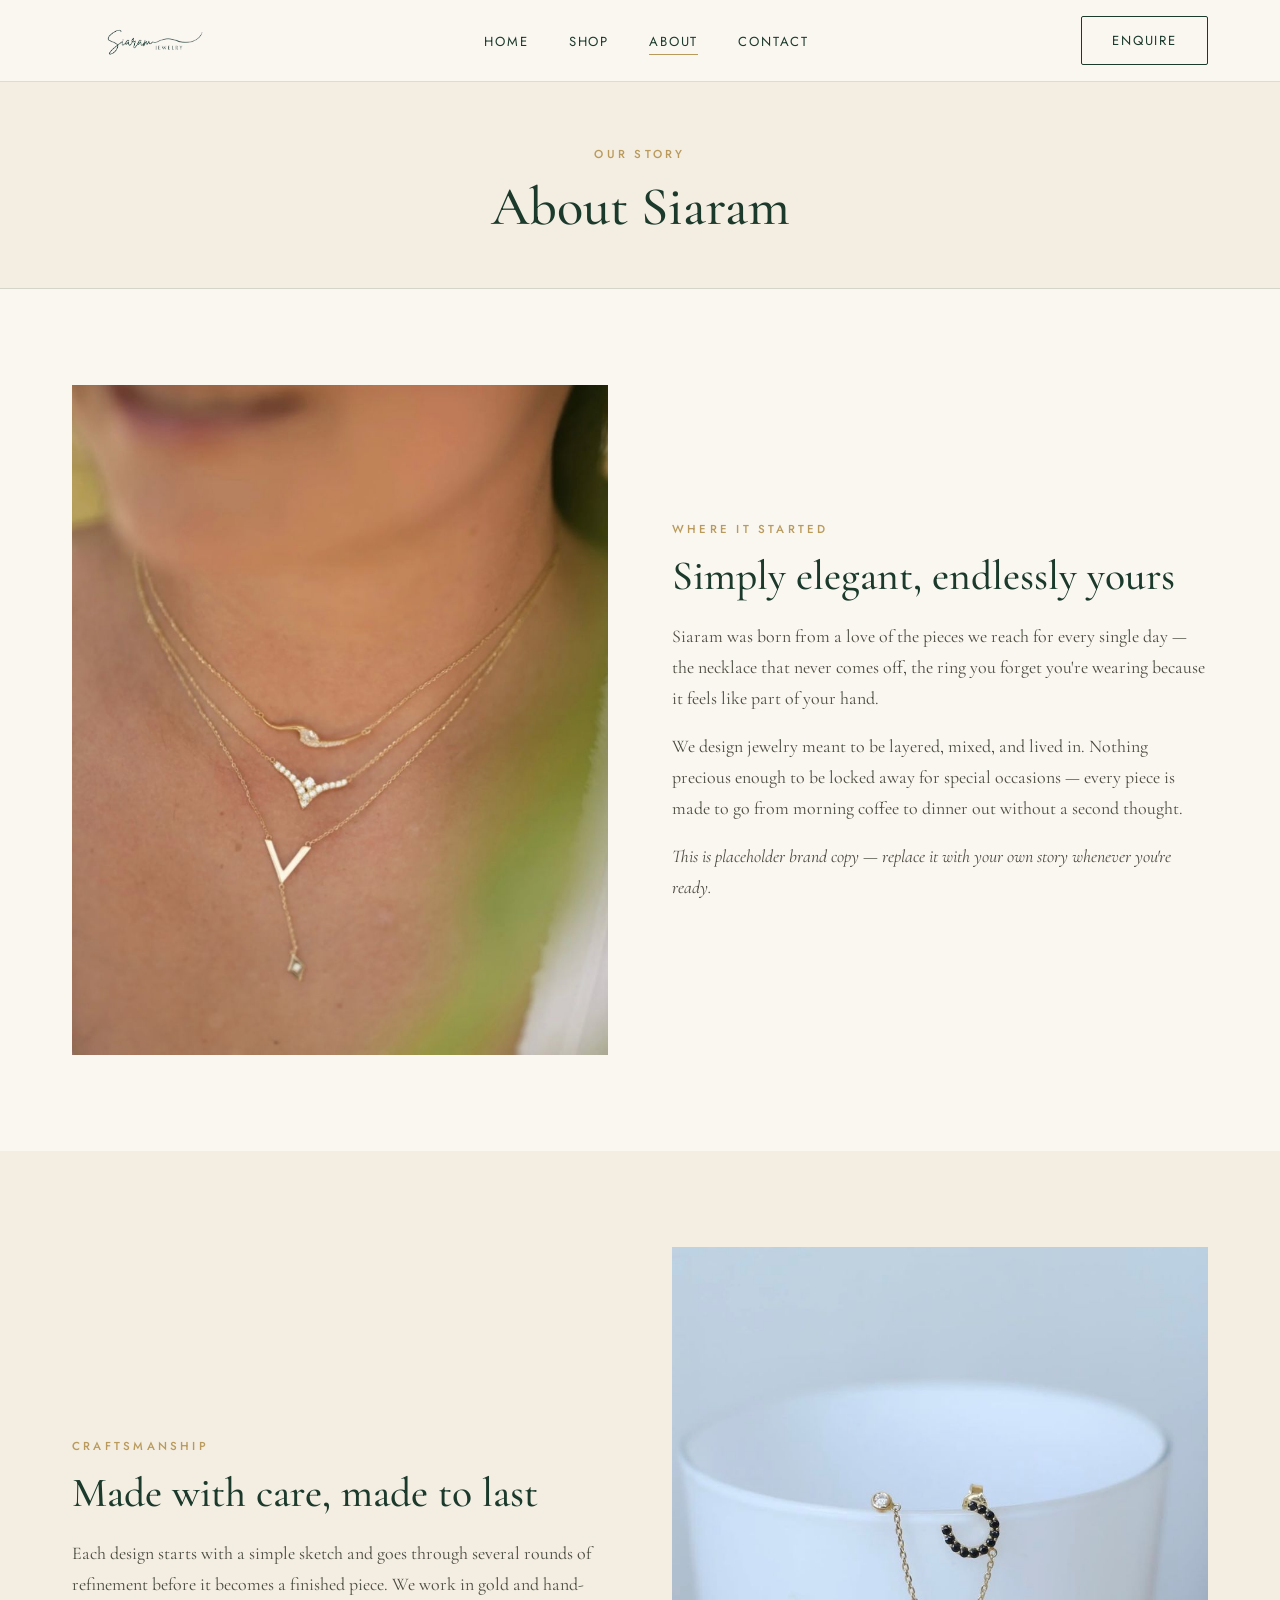
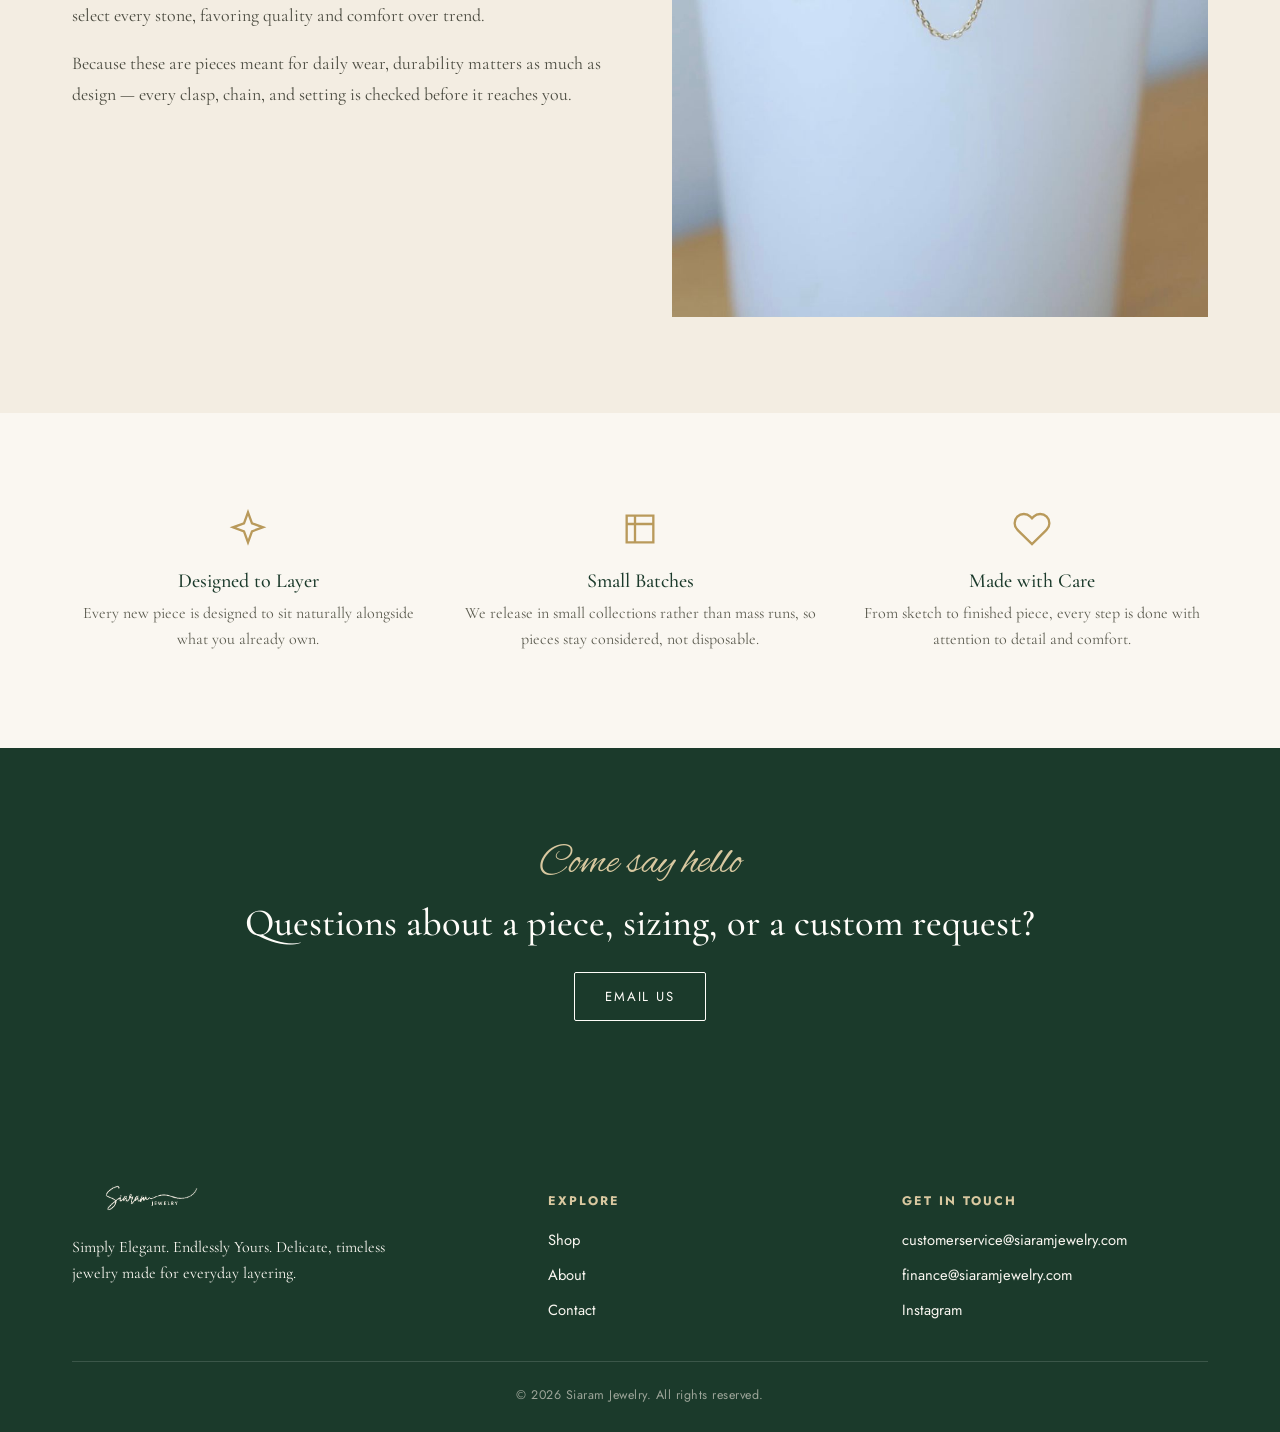
==== about.html @ 80fcfcbd "Add finance@ email and Contact page help categories Adds a "How Can We Help?" section on the Contact" ====
<!DOCTYPE html>
<html lang="en">
<head>
<meta charset="UTF-8" />
<meta name="viewport" content="width=device-width, initial-scale=1.0" />
<title>About — Siaram Jewelry</title>
<meta name="description" content="The story behind Siaram Jewelry — simply elegant, endlessly yours." />
<link rel="icon" href="images/logo.jpeg" />
<link rel="stylesheet" href="css/style.css" />
</head>
<body>

<header class="site-header">
  <nav class="nav">
    <a href="index.html" class="nav-logo"><img src="images/logo-transparent.png" alt="Siaram Jewelry" /></a>
    <ul class="nav-links">
      <li><a href="index.html">Home</a></li>
      <li><a href="shop.html">Shop</a></li>
      <li><a href="about.html">About</a></li>
      <li><a href="contact.html">Contact</a></li>
    </ul>
    <div class="nav-cta">
      <a href="mailto:customerservice@siaramjewelry.com?subject=Enquiry" class="btn btn-outline">Enquire</a>
      <button class="nav-toggle" aria-label="Menu">
        <span></span><span></span><span></span>
      </button>
    </div>
  </nav>
  <div class="mobile-menu">
    <a href="index.html">Home</a>
    <a href="shop.html">Shop</a>
    <a href="about.html">About</a>
    <a href="contact.html">Contact</a>
  </div>
</header>

<section class="page-hero">
  <div class="container">
    <span class="eyebrow">Our Story</span>
    <h1>About Siaram</h1>
  </div>
</section>

<section>
  <div class="container split">
    <div class="split-media reveal">
      <img src="images/product-layered-necklace.jpeg" alt="Siaram jewelry worn" loading="lazy" />
    </div>
    <div class="split-text reveal">
      <span class="eyebrow">Where It Started</span>
      <h2>Simply elegant, endlessly yours</h2>
      <p>Siaram was born from a love of the pieces we reach for every single day — the necklace that never comes off, the ring you forget you're wearing because it feels like part of your hand.</p>
      <p>We design jewelry meant to be layered, mixed, and lived in. Nothing precious enough to be locked away for special occasions — every piece is made to go from morning coffee to dinner out without a second thought.</p>
      <p><em>This is placeholder brand copy — replace it with your own story whenever you're ready.</em></p>
    </div>
  </div>
</section>

<section class="alt-bg">
  <div class="container split">
    <div class="split-text reveal">
      <span class="eyebrow">Craftsmanship</span>
      <h2>Made with care, made to last</h2>
      <p>Each design starts with a simple sketch and goes through several rounds of refinement before it becomes a finished piece. We work in gold and hand-select every stone, favoring quality and comfort over trend.</p>
      <p>Because these are pieces meant for daily wear, durability matters as much as design — every clasp, chain, and setting is checked before it reaches you.</p>
    </div>
    <div class="split-media reveal">
      <img src="images/product-chain-earrings.jpeg" alt="Siaram craftsmanship detail" loading="lazy" />
    </div>
  </div>
</section>

<section>
  <div class="container">
    <div class="features">
      <div class="feature reveal">
        <svg class="feature-icon" viewBox="0 0 24 24" fill="none" stroke="currentColor" stroke-width="1.4"><path d="M12 2l2.4 6.6L21 11l-6.6 2.4L12 20l-2.4-6.6L3 11l6.6-2.4L12 2z"/></svg>
        <h3>Designed to Layer</h3>
        <p>Every new piece is designed to sit naturally alongside what you already own.</p>
      </div>
      <div class="feature reveal">
        <svg class="feature-icon" viewBox="0 0 24 24" fill="none" stroke="currentColor" stroke-width="1.4"><path d="M4 4h16v16H4z"/><path d="M4 9h16M9 4v16"/></svg>
        <h3>Small Batches</h3>
        <p>We release in small collections rather than mass runs, so pieces stay considered, not disposable.</p>
      </div>
      <div class="feature reveal">
        <svg class="feature-icon" viewBox="0 0 24 24" fill="none" stroke="currentColor" stroke-width="1.4"><path d="M20.8 4.6a5.5 5.5 0 0 0-7.8 0L12 5.6l-1-1a5.5 5.5 0 1 0-7.8 7.8l1 1L12 21l7.8-7.6 1-1a5.5 5.5 0 0 0 0-7.8z"/></svg>
        <h3>Made with Care</h3>
        <p>From sketch to finished piece, every step is done with attention to detail and comfort.</p>
      </div>
    </div>
  </div>
</section>

<section class="cta-banner">
  <div class="container">
    <span class="script">Come say hello</span>
    <h2>Questions about a piece, sizing, or a custom request?</h2>
    <a href="mailto:customerservice@siaramjewelry.com?subject=Question" class="btn btn-outline">Email Us</a>
  </div>
</section>

<footer class="site-footer">
  <div class="container">
    <div class="footer-grid">
      <div class="footer-brand">
        <a href="index.html" class="footer-logo"><img src="images/logo-light.png" alt="Siaram Jewelry" /></a>
        <p>Simply Elegant. Endlessly Yours. Delicate, timeless jewelry made for everyday layering.</p>
      </div>
      <div class="footer-col">
        <h4>Explore</h4>
        <ul>
          <li><a href="shop.html">Shop</a></li>
          <li><a href="about.html">About</a></li>
          <li><a href="contact.html">Contact</a></li>
        </ul>
      </div>
      <div class="footer-col">
        <h4>Get in Touch</h4>
        <ul>
          <li><a href="mailto:customerservice@siaramjewelry.com">customerservice@siaramjewelry.com</a></li>
          <li><a href="mailto:finance@siaramjewelry.com">finance@siaramjewelry.com</a></li>
          <li><a href="https://www.instagram.com/siaram.jewelry/" target="_blank" rel="noopener">Instagram</a></li>
        </ul>
      </div>
    </div>
    <div class="footer-bottom">&copy; <span id="year"></span> Siaram Jewelry. All rights reserved.</div>
  </div>
</footer>

<script>document.getElementById('year').textContent = new Date().getFullYear();</script>
<script src="js/script.js"></script>
</body>
</html>
---- css/style.css ----
/* ==========================================================================
   Siaram Jewelry — Stylesheet
   ========================================================================== */

@import url('https://fonts.googleapis.com/css2?family=Cormorant+Garamond:ital,wght@0,400;0,500;0,600;1,400&family=Jost:wght@300;400;500;600&family=Alex+Brush&display=swap');

:root {
  --green-deep: #1b3a2b;
  --green-mid: #2b4f3b;
  --cream: #f3ede2;
  --cream-soft: #faf7f1;
  --ivory: #fffdf9;
  --gold: #b99a5b;
  --gold-soft: #d9c8a0;
  --ink: #2a2a24;
  --line: rgba(27, 58, 43, 0.14);

  --font-script: 'Alex Brush', cursive;
  --font-serif: 'Cormorant Garamond', serif;
  --font-sans: 'Jost', sans-serif;

  --container: 1200px;
}

* { box-sizing: border-box; }
html { scroll-behavior: smooth; }

body {
  margin: 0;
  font-family: var(--font-sans);
  color: var(--ink);
  background: var(--cream-soft);
  -webkit-font-smoothing: antialiased;
}

img { max-width: 100%; display: block; }
a { color: inherit; text-decoration: none; }
ul { list-style: none; margin: 0; padding: 0; }

.container {
  max-width: var(--container);
  margin: 0 auto;
  padding: 0 32px;
}

h1, h2, h3 {
  font-family: var(--font-serif);
  font-weight: 500;
  color: var(--green-deep);
  margin: 0;
}

.eyebrow {
  font-family: var(--font-sans);
  letter-spacing: 0.28em;
  text-transform: uppercase;
  font-size: 0.72rem;
  color: var(--gold);
  font-weight: 500;
}

.script {
  font-family: var(--font-script);
  color: var(--green-deep);
}

.btn {
  display: inline-flex;
  align-items: center;
  gap: 10px;
  padding: 14px 30px;
  border-radius: 2px;
  font-family: var(--font-sans);
  font-size: 0.82rem;
  letter-spacing: 0.14em;
  text-transform: uppercase;
  border: 1px solid var(--green-deep);
  transition: all 0.3s ease;
  cursor: pointer;
  background: transparent;
}

.btn-primary {
  background: var(--green-deep);
  color: var(--ivory);
}
.btn-primary:hover {
  background: var(--green-mid);
  border-color: var(--green-mid);
}

.btn-outline {
  background: transparent;
  color: var(--green-deep);
}
.btn-outline:hover {
  background: var(--green-deep);
  color: var(--ivory);
}

.btn-contact {
  background: var(--green-deep);
  color: var(--ivory);
  border-color: var(--green-deep);
  width: 100%;
  justify-content: center;
}
.btn-contact:hover { background: var(--green-mid); }

/* ---------------- Header ---------------- */
.site-header {
  position: sticky;
  top: 0;
  z-index: 100;
  background: rgba(250, 247, 241, 0.92);
  backdrop-filter: blur(8px);
  border-bottom: 1px solid var(--line);
}

.nav {
  display: flex;
  align-items: center;
  justify-content: space-between;
  padding: 16px 32px;
  max-width: var(--container);
  margin: 0 auto;
}

.nav-logo img { height: 46px; width: auto; }

.nav-links {
  display: flex;
  gap: 40px;
}

.nav-links a {
  font-size: 0.82rem;
  letter-spacing: 0.14em;
  text-transform: uppercase;
  color: var(--green-deep);
  position: relative;
  padding-bottom: 4px;
}

.nav-links a::after {
  content: '';
  position: absolute;
  left: 0; bottom: 0;
  width: 0; height: 1px;
  background: var(--gold);
  transition: width 0.3s ease;
}
.nav-links a:hover::after,
.nav-links a.active::after { width: 100%; }

.nav-cta { display: flex; align-items: center; gap: 20px; }

.nav-toggle {
  display: none;
  flex-direction: column;
  gap: 5px;
  background: none;
  border: none;
  cursor: pointer;
  padding: 4px;
}
.nav-toggle span {
  width: 24px; height: 1.5px;
  background: var(--green-deep);
}

.mobile-menu {
  display: none;
  flex-direction: column;
  padding: 8px 32px 24px;
  gap: 18px;
  border-top: 1px solid var(--line);
}
.mobile-menu a {
  font-size: 0.9rem;
  letter-spacing: 0.1em;
  text-transform: uppercase;
  color: var(--green-deep);
}
.mobile-menu.open { display: flex; }

/* ---------------- Hero ---------------- */
.hero {
  position: relative;
  min-height: 88vh;
  display: flex;
  align-items: center;
  justify-content: center;
  text-align: center;
  overflow: hidden;
  background: var(--cream);
}

.hero-bg {
  position: absolute;
  inset: 0;
  background-size: cover;
  background-position: center 30%;
  opacity: 0.28;
}

.hero-bg::after {
  content: '';
  position: absolute;
  inset: 0;
  background: linear-gradient(180deg, rgba(243,237,226,0.55) 0%, rgba(243,237,226,0.92) 100%);
}

.hero-content {
  position: relative;
  z-index: 2;
  max-width: 640px;
  padding: 0 24px;
}

.hero-content .script {
  font-size: clamp(3rem, 8vw, 5.5rem);
  line-height: 1;
  display: block;
  margin-bottom: 6px;
}

.hero-content .hero-sub {
  font-family: var(--font-sans);
  font-weight: 400;
  letter-spacing: 0.06em;
  color: var(--green-mid);
  margin-bottom: 20px;
}

.hero-content p.tagline {
  font-family: var(--font-serif);
  font-style: italic;
  font-size: 1.3rem;
  color: var(--green-deep);
  margin: 0 0 32px;
}

.hero-actions {
  display: flex;
  gap: 16px;
  justify-content: center;
  flex-wrap: wrap;
}

/* ---------------- Sections ---------------- */
section { padding: 96px 0; }
.section-head {
  text-align: center;
  max-width: 560px;
  margin: 0 auto 56px;
}
.section-head h2 {
  font-size: clamp(2rem, 4vw, 2.6rem);
  margin-top: 10px;
}
.section-head p {
  color: var(--green-mid);
  font-family: var(--font-serif);
  font-size: 1.1rem;
  margin-top: 14px;
}

.alt-bg { background: var(--cream); }

/* ---------------- Product grid ---------------- */
.product-grid {
  display: grid;
  grid-template-columns: repeat(3, 1fr);
  gap: 36px;
}

.product-card {
  background: var(--ivory);
  border: 1px solid var(--line);
  overflow: hidden;
  display: flex;
  flex-direction: column;
  opacity: 0;
  transform: translateY(24px);
  transition: opacity 0.7s ease, transform 0.7s ease;
}
.product-card.in-view { opacity: 1; transform: translateY(0); }

.product-media {
  aspect-ratio: 1 / 1;
  overflow: hidden;
  background: var(--cream);
}
.product-media img {
  width: 100%; height: 100%;
  object-fit: cover;
  transition: transform 0.6s ease;
}
.product-card:hover .product-media img { transform: scale(1.06); }

.product-body {
  padding: 26px 24px 28px;
  display: flex;
  flex-direction: column;
  gap: 10px;
  flex: 1;
}

.product-cat {
  font-size: 0.68rem;
  letter-spacing: 0.2em;
  text-transform: uppercase;
  color: var(--gold);
}

.product-body h3 {
  font-size: 1.4rem;
}

.product-body p {
  font-family: var(--font-serif);
  color: #5c5c50;
  font-size: 1rem;
  line-height: 1.5;
  margin: 0;
  flex: 1;
}

.product-body .btn-contact { margin-top: 8px; }

/* ---------------- About teaser / story ---------------- */
.split {
  display: grid;
  grid-template-columns: 1fr 1fr;
  gap: 64px;
  align-items: center;
}

.split-media {
  aspect-ratio: 4/5;
  overflow: hidden;
}
.split-media img { width: 100%; height: 100%; object-fit: cover; }

.split-text .eyebrow { display: block; margin-bottom: 14px; }
.split-text h2 { font-size: clamp(2rem, 4vw, 2.6rem); margin-bottom: 20px; }
.split-text p {
  font-family: var(--font-serif);
  font-size: 1.12rem;
  line-height: 1.75;
  color: #4a4a3f;
  margin: 0 0 16px;
}

/* ---------------- Values / features strip ---------------- */
.features {
  display: grid;
  grid-template-columns: repeat(3, 1fr);
  gap: 40px;
  text-align: center;
}
.feature h3 {
  font-size: 1.25rem;
  margin: 14px 0 8px;
}
.feature p {
  font-family: var(--font-serif);
  color: #5c5c50;
  line-height: 1.6;
  margin: 0;
}
.feature-icon {
  width: 40px; height: 40px;
  margin: 0 auto;
  color: var(--gold);
}

/* ---------------- Help / FAQ grid ---------------- */
.help-grid {
  display: grid;
  grid-template-columns: repeat(3, 1fr);
  gap: 28px;
}
.help-grid.single {
  grid-template-columns: minmax(260px, 420px);
  justify-content: center;
}

.help-card {
  background: var(--ivory);
  border: 1px solid var(--line);
  padding: 30px 28px;
  display: flex;
  flex-direction: column;
  gap: 12px;
}

.help-icon { font-size: 1.4rem; }

.help-card h4 {
  font-family: var(--font-serif);
  font-size: 1.3rem;
  color: var(--green-deep);
  margin: 0;
}

.help-card ul {
  display: flex;
  flex-direction: column;
  gap: 6px;
  flex: 1;
}
.help-card li {
  font-family: var(--font-serif);
  font-size: 0.98rem;
  color: #5c5c50;
  line-height: 1.5;
  padding-left: 14px;
  position: relative;
}
.help-card li::before {
  content: '\2013';
  position: absolute;
  left: 0;
  color: var(--gold);
}

.help-link {
  font-family: var(--font-sans);
  font-size: 0.76rem;
  letter-spacing: 0.1em;
  text-transform: uppercase;
  color: var(--green-deep);
  border-top: 1px solid var(--line);
  padding-top: 14px;
  margin-top: 4px;
}
.help-link:hover { color: var(--gold); }

/* ---------------- Instagram / CTA banner ---------------- */
.cta-banner {
  background: var(--green-deep);
  color: var(--ivory);
  text-align: center;
  padding: 90px 0;
}
.cta-banner .script { color: var(--gold-soft); font-size: 2.6rem; display: block; margin-bottom: 10px; }
.cta-banner h2 { color: var(--ivory); font-size: clamp(1.8rem, 3.6vw, 2.4rem); margin-bottom: 26px; }
.cta-banner .btn-outline { border-color: var(--ivory); color: var(--ivory); }
.cta-banner .btn-outline:hover { background: var(--ivory); color: var(--green-deep); }

/* ---------------- Shop filter ---------------- */
.filter-bar {
  display: flex;
  justify-content: center;
  gap: 12px;
  flex-wrap: wrap;
  margin-bottom: 52px;
}
.filter-btn {
  padding: 9px 20px;
  border: 1px solid var(--line);
  background: transparent;
  font-family: var(--font-sans);
  font-size: 0.75rem;
  letter-spacing: 0.12em;
  text-transform: uppercase;
  color: var(--green-mid);
  cursor: pointer;
  transition: all 0.25s ease;
}
.filter-btn:hover { border-color: var(--green-deep); }
.filter-btn.active { background: var(--green-deep); color: var(--ivory); border-color: var(--green-deep); }

/* ---------------- Contact ---------------- */
.contact-wrap {
  display: grid;
  grid-template-columns: 1fr 1fr;
  gap: 64px;
}
.contact-card {
  background: var(--ivory);
  border: 1px solid var(--line);
  padding: 40px;
}
.contact-card h3 { font-size: 1.5rem; margin-bottom: 10px; }
.contact-card p {
  font-family: var(--font-serif);
  color: #5c5c50;
  margin: 0 0 24px;
  line-height: 1.6;
}
.contact-list { display: flex; flex-direction: column; gap: 18px; margin-top: 8px; }
.contact-item {
  display: flex;
  align-items: center;
  gap: 14px;
  font-size: 0.98rem;
}
.contact-item .icon {
  width: 20px; height: 20px;
  color: var(--gold);
  flex-shrink: 0;
}
.contact-item a:hover { color: var(--gold); }

.map-note {
  aspect-ratio: 4/3;
  background: var(--cream);
  border: 1px solid var(--line);
  display: flex;
  align-items: center;
  justify-content: center;
  text-align: center;
  padding: 40px;
}
.map-note p {
  font-family: var(--font-serif);
  font-style: italic;
  color: var(--green-mid);
}

/* ---------------- Footer ---------------- */
.site-footer {
  background: var(--green-deep);
  color: var(--cream);
  padding: 64px 0 28px;
}
.footer-grid {
  display: grid;
  grid-template-columns: 1.4fr 1fr 1fr;
  gap: 48px;
  padding-bottom: 40px;
  border-bottom: 1px solid rgba(255,255,255,0.14);
}
.footer-logo img { height: 44px; margin-bottom: 16px; }
.footer-grid p { font-family: var(--font-serif); color: var(--cream-soft); line-height: 1.6; max-width: 320px; }
.footer-col h4 {
  font-family: var(--font-sans);
  font-size: 0.78rem;
  letter-spacing: 0.16em;
  text-transform: uppercase;
  color: var(--gold-soft);
  margin-bottom: 18px;
}
.footer-col ul { display: flex; flex-direction: column; gap: 12px; }
.footer-col a { font-size: 0.92rem; color: var(--cream-soft); }
.footer-col a:hover { color: var(--gold-soft); }
.footer-bottom {
  padding-top: 24px;
  text-align: center;
  font-size: 0.78rem;
  letter-spacing: 0.04em;
  color: rgba(243,237,226,0.6);
}

/* ---------------- Page hero (inner pages) ---------------- */
.page-hero {
  padding: 64px 0 48px;
  text-align: center;
  background: var(--cream);
  border-bottom: 1px solid var(--line);
}
.page-hero .eyebrow { display: block; margin-bottom: 12px; }
.page-hero h1 { font-size: clamp(2.4rem, 5vw, 3.4rem); }

/* Reveal-on-scroll (generic) */
.reveal {
  opacity: 0;
  transform: translateY(24px);
  transition: opacity 0.7s ease, transform 0.7s ease;
}
.reveal.in-view { opacity: 1; transform: translateY(0); }

/* ---------------- Responsive ---------------- */
@media (max-width: 900px) {
  .nav-links { display: none; }
  .nav-toggle { display: flex; }
  .product-grid { grid-template-columns: repeat(2, 1fr); gap: 24px; }
  .split { grid-template-columns: 1fr; gap: 36px; }
  .split-media { order: -1; }
  .features { grid-template-columns: 1fr; gap: 44px; }
  .help-grid { grid-template-columns: repeat(2, 1fr); }
  .contact-wrap { grid-template-columns: 1fr; }
  .footer-grid { grid-template-columns: 1fr; gap: 32px; }
}

@media (max-width: 560px) {
  .container { padding: 0 20px; }
  .product-grid { grid-template-columns: 1fr; }
  .help-grid { grid-template-columns: 1fr; }
  section { padding: 64px 0; }
  .nav { padding: 14px 20px; }
}
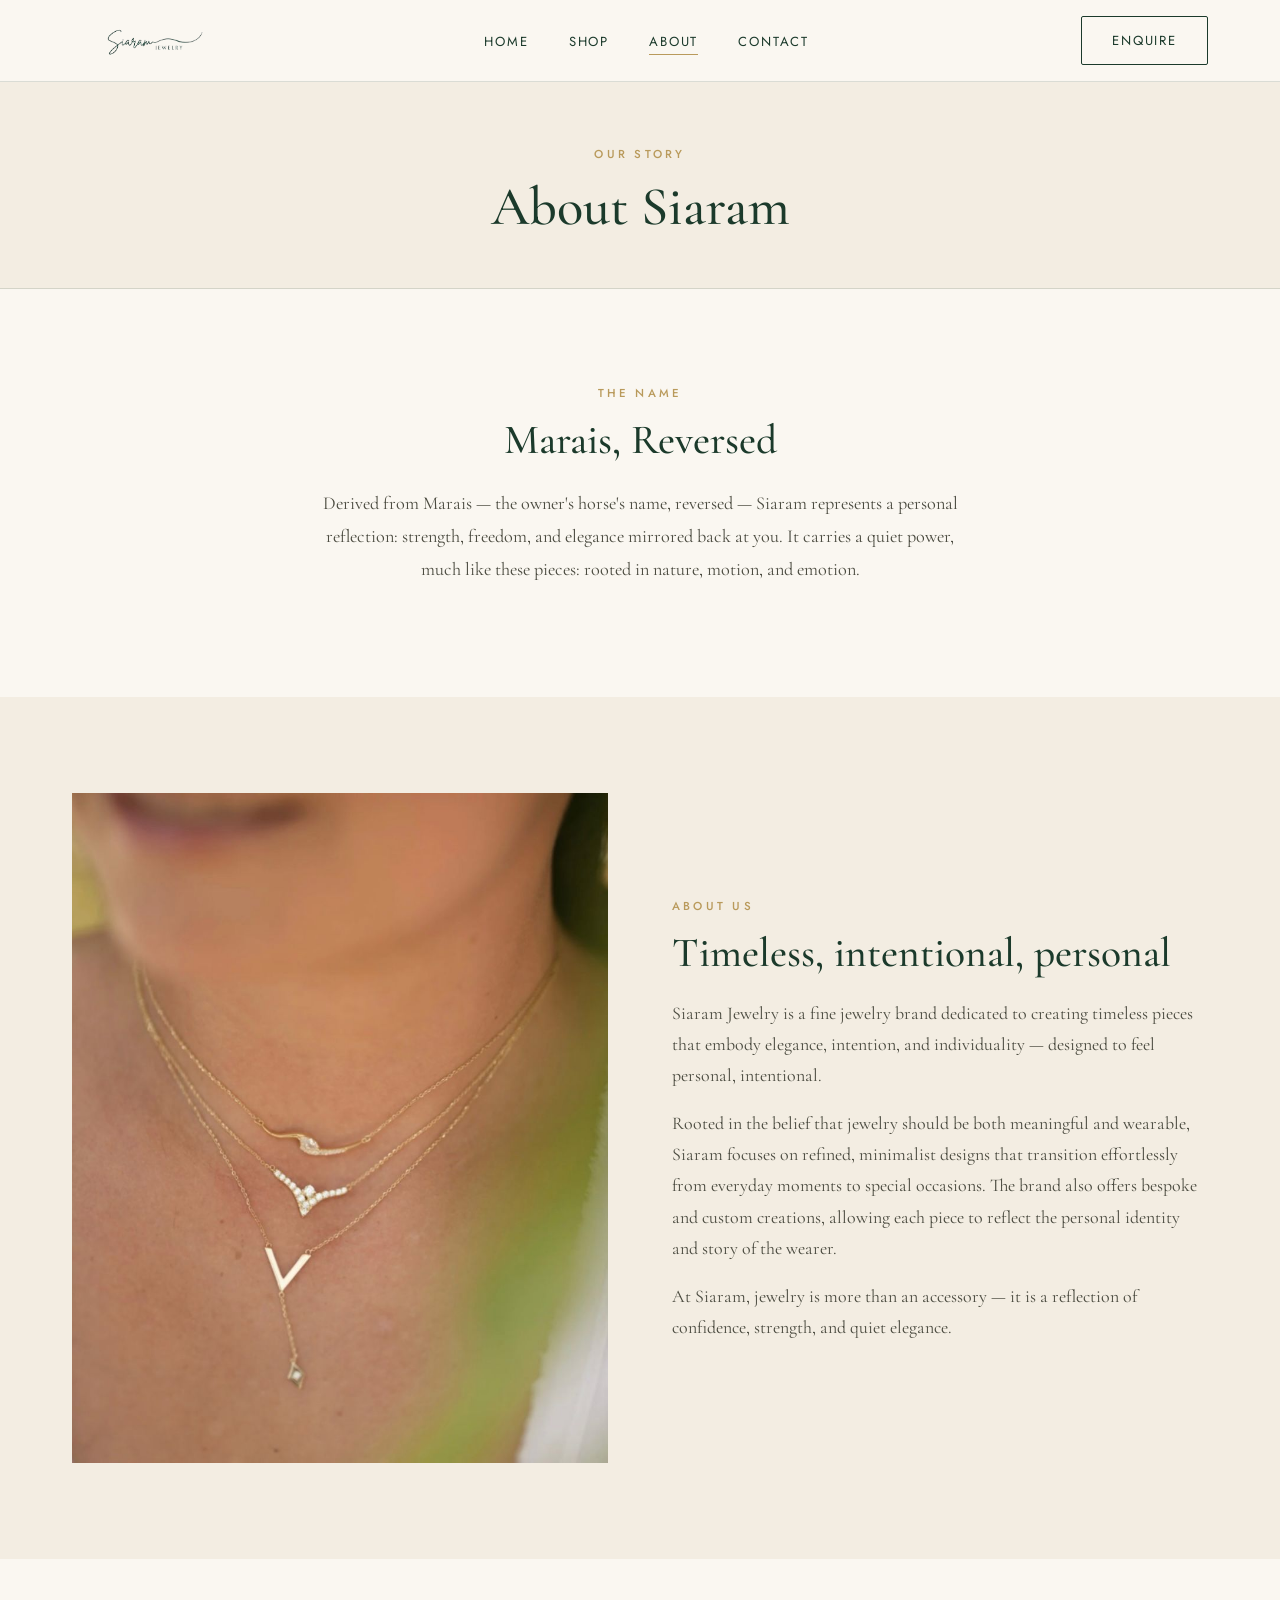
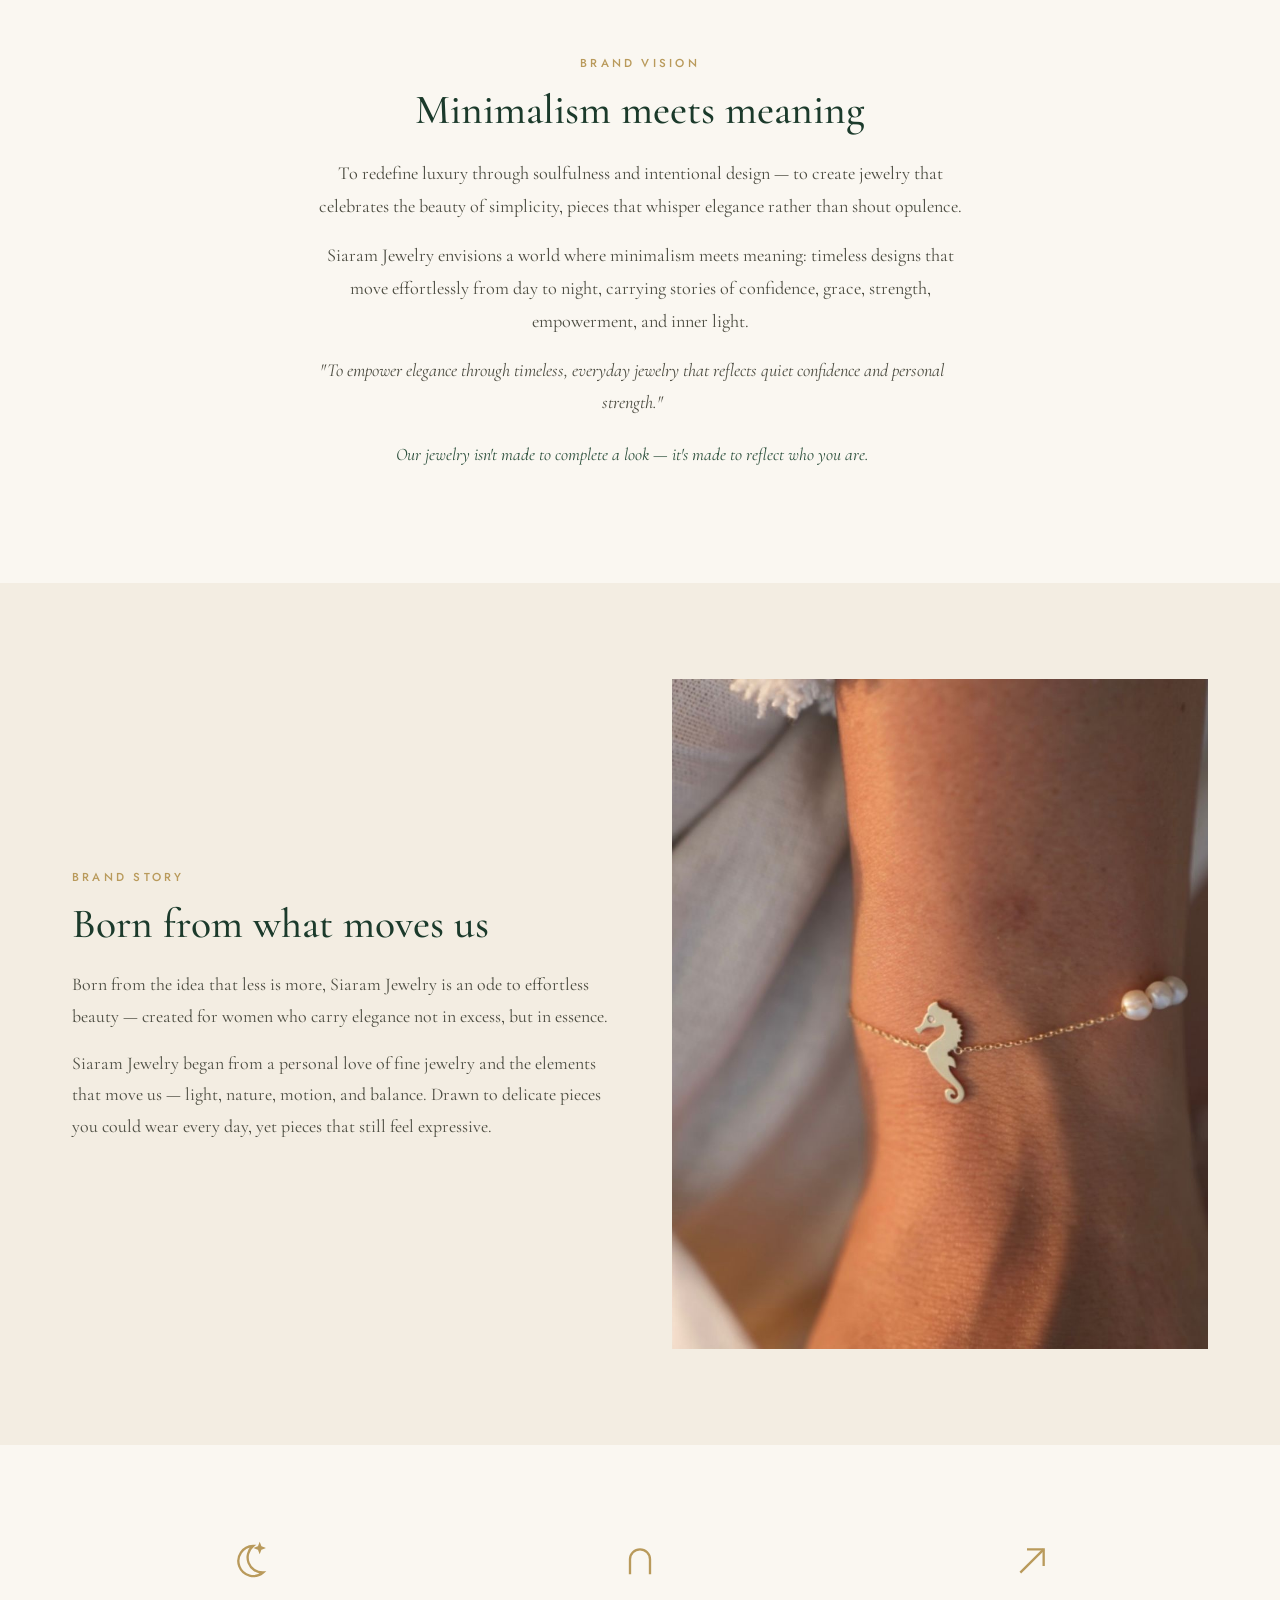
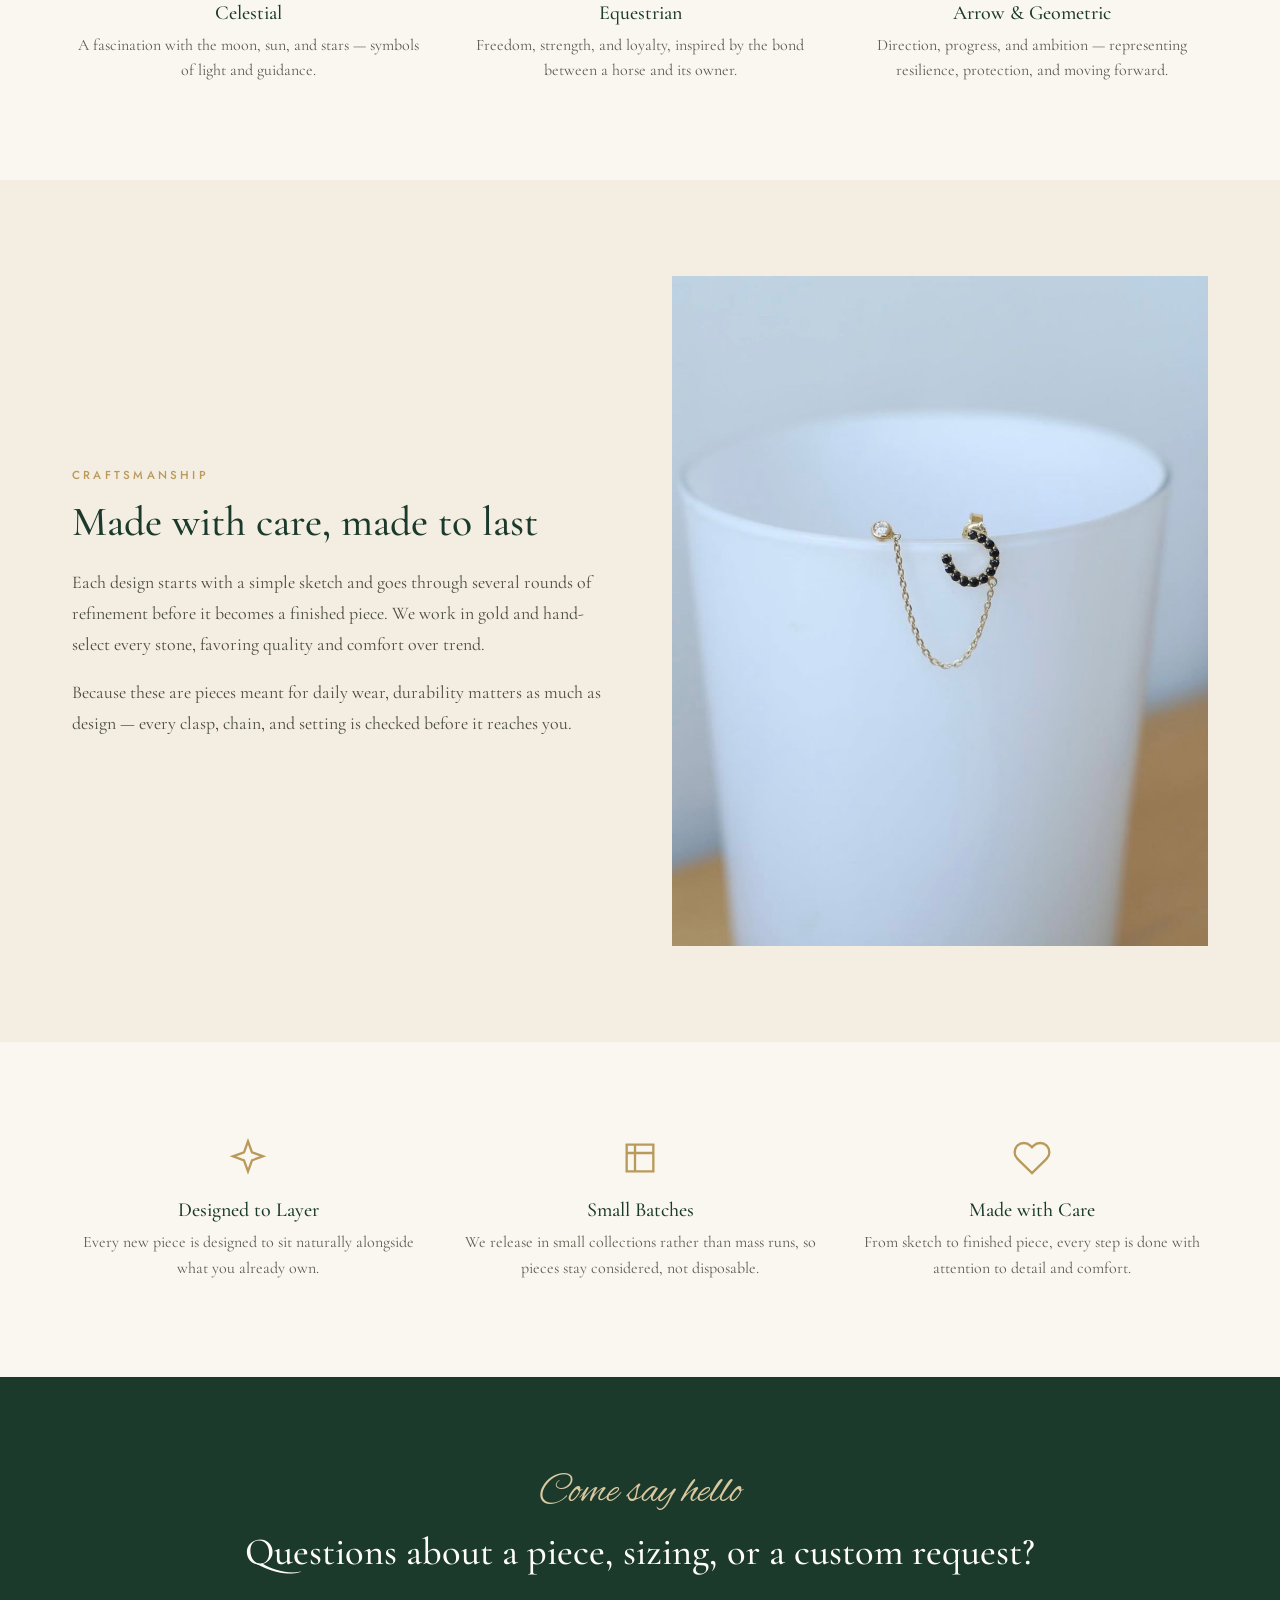
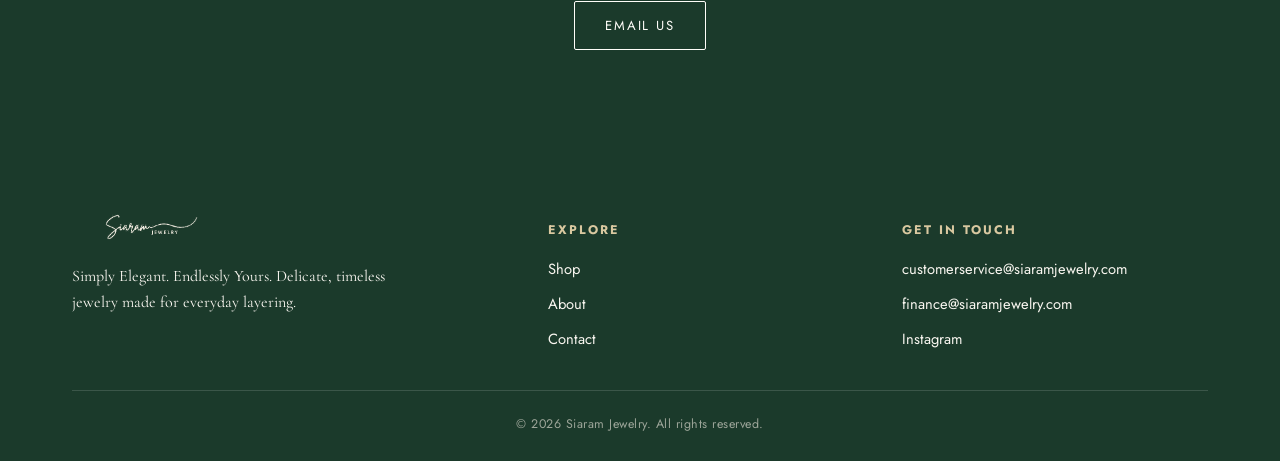
==== commit 83a16155: "Rewrite About page with real brand story Replaces placeholder copy with the actual Siaram brand narr" ====
--- a/about.html
+++ b/about.html
@@ -42,16 +42,71 @@
 </section>
 
 <section>
+  <div class="container story-block reveal">
+    <span class="eyebrow">The Name</span>
+    <h2>Marais, Reversed</h2>
+    <p>Derived from Marais — the owner's horse's name, reversed — Siaram represents a personal reflection: strength, freedom, and elegance mirrored back at you. It carries a quiet power, much like these pieces: rooted in nature, motion, and emotion.</p>
+  </div>
+</section>
+
+<section class="alt-bg">
   <div class="container split">
     <div class="split-media reveal">
       <img src="images/product-layered-necklace.jpeg" alt="Siaram jewelry worn" loading="lazy" />
     </div>
     <div class="split-text reveal">
-      <span class="eyebrow">Where It Started</span>
-      <h2>Simply elegant, endlessly yours</h2>
-      <p>Siaram was born from a love of the pieces we reach for every single day — the necklace that never comes off, the ring you forget you're wearing because it feels like part of your hand.</p>
-      <p>We design jewelry meant to be layered, mixed, and lived in. Nothing precious enough to be locked away for special occasions — every piece is made to go from morning coffee to dinner out without a second thought.</p>
-      <p><em>This is placeholder brand copy — replace it with your own story whenever you're ready.</em></p>
+      <span class="eyebrow">About Us</span>
+      <h2>Timeless, intentional, personal</h2>
+      <p>Siaram Jewelry is a fine jewelry brand dedicated to creating timeless pieces that embody elegance, intention, and individuality — designed to feel personal, intentional.</p>
+      <p>Rooted in the belief that jewelry should be both meaningful and wearable, Siaram focuses on refined, minimalist designs that transition effortlessly from everyday moments to special occasions. The brand also offers bespoke and custom creations, allowing each piece to reflect the personal identity and story of the wearer.</p>
+      <p>At Siaram, jewelry is more than an accessory — it is a reflection of confidence, strength, and quiet elegance.</p>
+    </div>
+  </div>
+</section>
+
+<section>
+  <div class="container story-block reveal">
+    <span class="eyebrow">Brand Vision</span>
+    <h2>Minimalism meets meaning</h2>
+    <p>To redefine luxury through soulfulness and intentional design — to create jewelry that celebrates the beauty of simplicity, pieces that whisper elegance rather than shout opulence.</p>
+    <p>Siaram Jewelry envisions a world where minimalism meets meaning: timeless designs that move effortlessly from day to night, carrying stories of confidence, grace, strength, empowerment, and inner light.</p>
+    <p class="pull-quote">"To empower elegance through timeless, everyday jewelry that reflects quiet confidence and personal strength."</p>
+    <p class="pull-quote" style="font-size:1.1rem; margin-top:20px; color:var(--green-mid);">Our jewelry isn't made to complete a look — it's made to reflect who you are.</p>
+  </div>
+</section>
+
+<section class="alt-bg">
+  <div class="container split">
+    <div class="split-text reveal">
+      <span class="eyebrow">Brand Story</span>
+      <h2>Born from what moves us</h2>
+      <p>Born from the idea that less is more, Siaram Jewelry is an ode to effortless beauty — created for women who carry elegance not in excess, but in essence.</p>
+      <p>Siaram Jewelry began from a personal love of fine jewelry and the elements that move us — light, nature, motion, and balance. Drawn to delicate pieces you could wear every day, yet pieces that still feel expressive.</p>
+    </div>
+    <div class="split-media reveal">
+      <img src="images/product-seahorse-bracelet.jpeg" alt="Siaram jewelry inspired by nature and motion" loading="lazy" />
+    </div>
+  </div>
+</section>
+
+<section>
+  <div class="container">
+    <div class="features">
+      <div class="feature reveal">
+        <svg class="feature-icon" viewBox="0 0 24 24" fill="none" stroke="currentColor" stroke-width="1.4"><path d="M15 3a9 9 0 1 0 6 15.9A9 9 0 0 1 15 3z"/><path d="M19 2.4l.5 1.3 1.3.5-1.3.5-.5 1.3-.5-1.3-1.3-.5 1.3-.5.5-1.3z"/></svg>
+        <h3>Celestial</h3>
+        <p>A fascination with the moon, sun, and stars — symbols of light and guidance.</p>
+      </div>
+      <div class="feature reveal">
+        <svg class="feature-icon" viewBox="0 0 24 24" fill="none" stroke="currentColor" stroke-width="1.4"><path d="M6 20V11a6 6 0 0 1 12 0v9"/></svg>
+        <h3>Equestrian</h3>
+        <p>Freedom, strength, and loyalty, inspired by the bond between a horse and its owner.</p>
+      </div>
+      <div class="feature reveal">
+        <svg class="feature-icon" viewBox="0 0 24 24" fill="none" stroke="currentColor" stroke-width="1.4"><path d="M5 19L19 5"/><path d="M9 5h10v10"/></svg>
+        <h3>Arrow &amp; Geometric</h3>
+        <p>Direction, progress, and ambition — representing resilience, protection, and moving forward.</p>
+      </div>
     </div>
   </div>
 </section>
--- a/css/style.css
+++ b/css/style.css
@@ -267,6 +267,33 @@
 }
 
 .alt-bg { background: var(--cream); }
+
+/* ---------------- Story block / pull quote ---------------- */
+.story-block {
+  max-width: 720px;
+  margin: 0 auto;
+  text-align: center;
+}
+.story-block .eyebrow { display: block; margin-bottom: 14px; }
+.story-block h2 { font-size: clamp(2rem, 4vw, 2.6rem); margin-bottom: 22px; }
+.story-block p {
+  font-family: var(--font-serif);
+  font-size: 1.14rem;
+  line-height: 1.8;
+  color: #4a4a3f;
+  margin: 0 0 16px;
+}
+
+.pull-quote {
+  font-family: var(--font-serif);
+  font-style: italic;
+  font-size: clamp(1.4rem, 3vw, 1.9rem);
+  color: var(--green-deep);
+  text-align: center;
+  max-width: 640px;
+  margin: 36px auto 0;
+  line-height: 1.5;
+}
 
 /* ---------------- Product grid ---------------- */
 .product-grid {
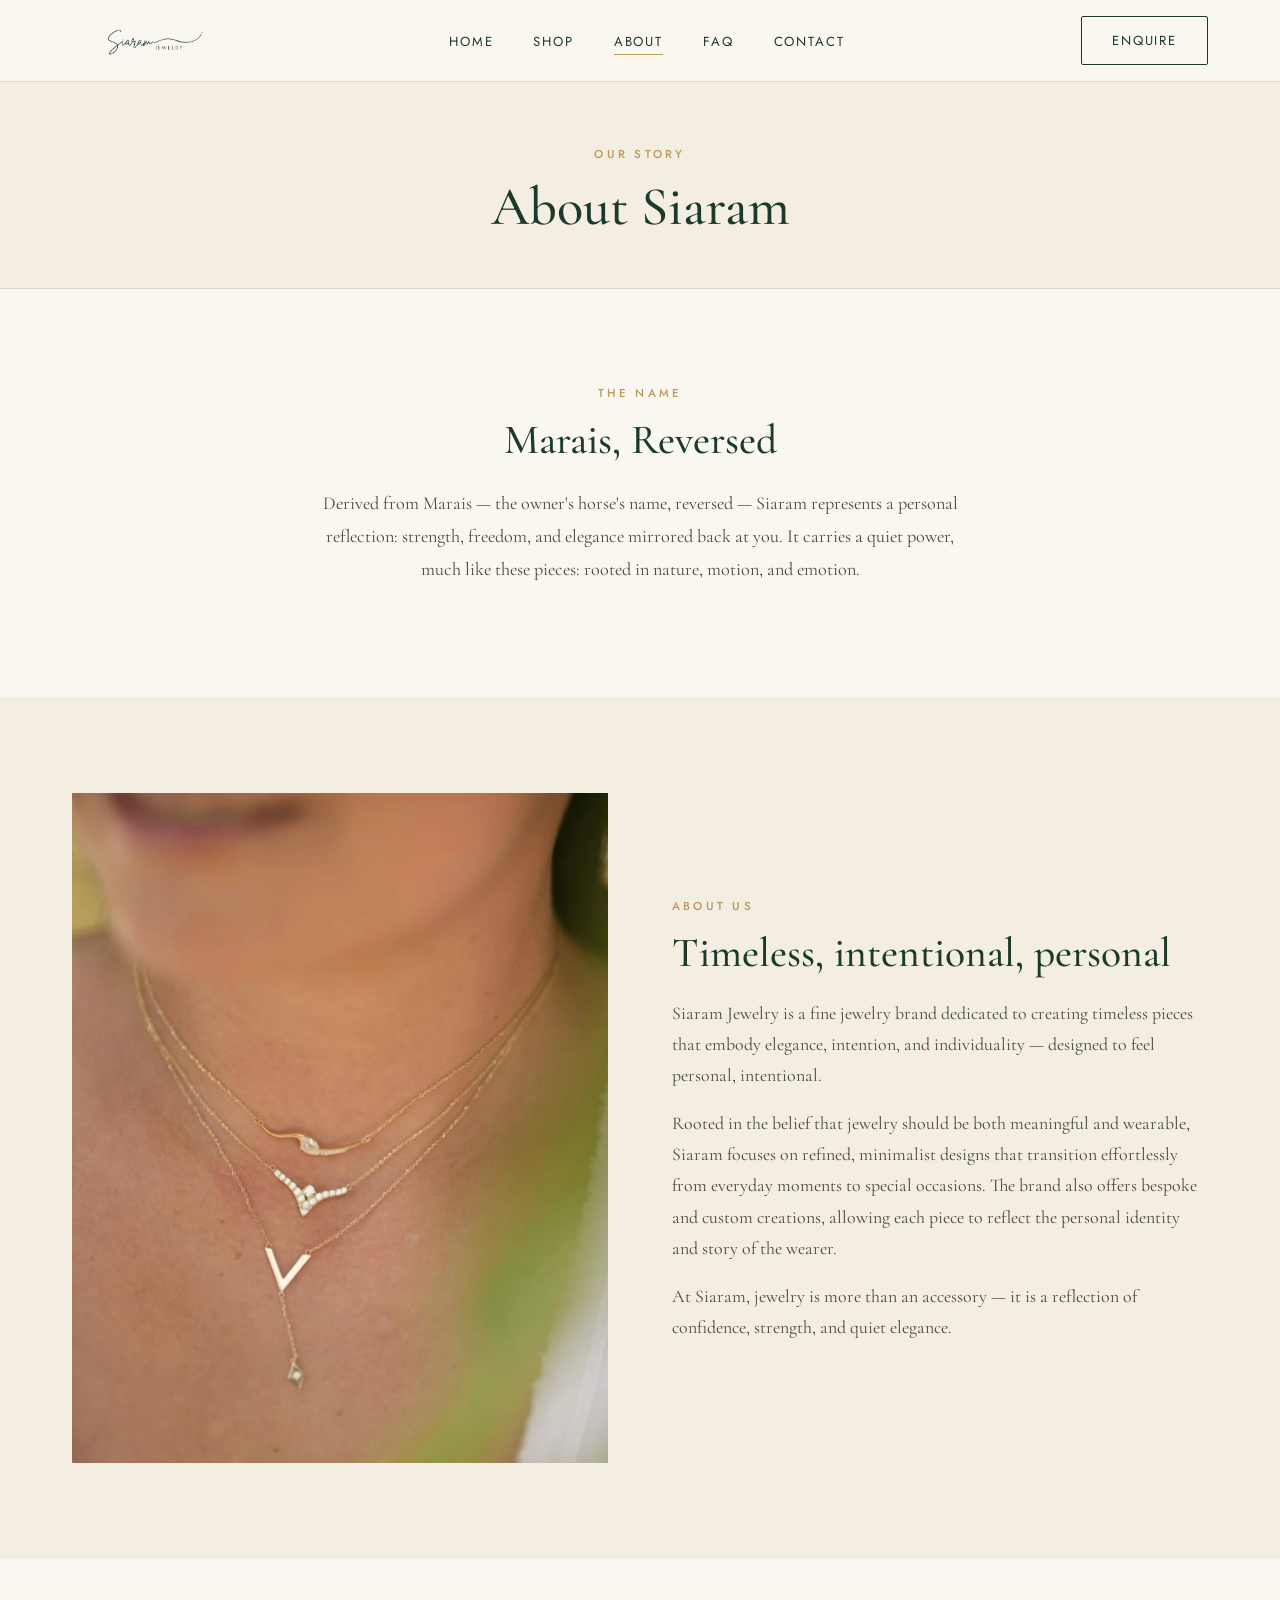
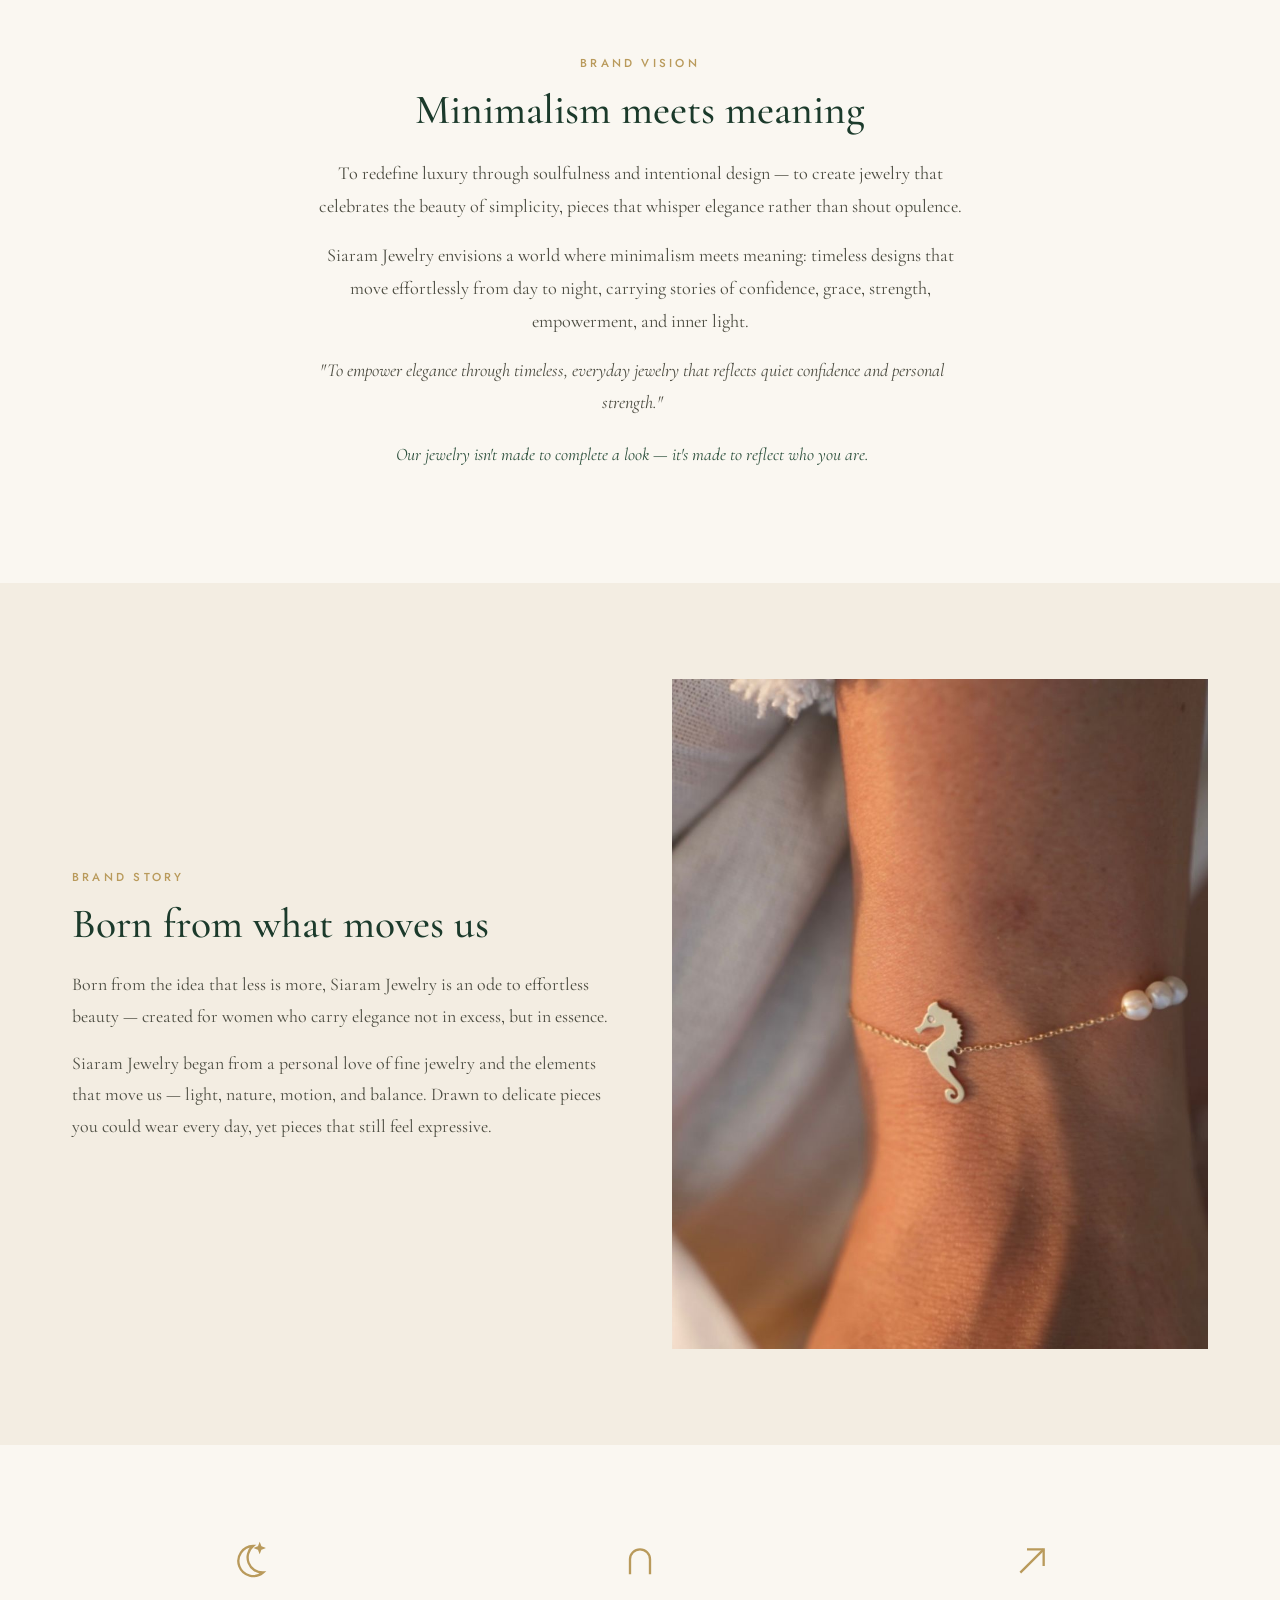
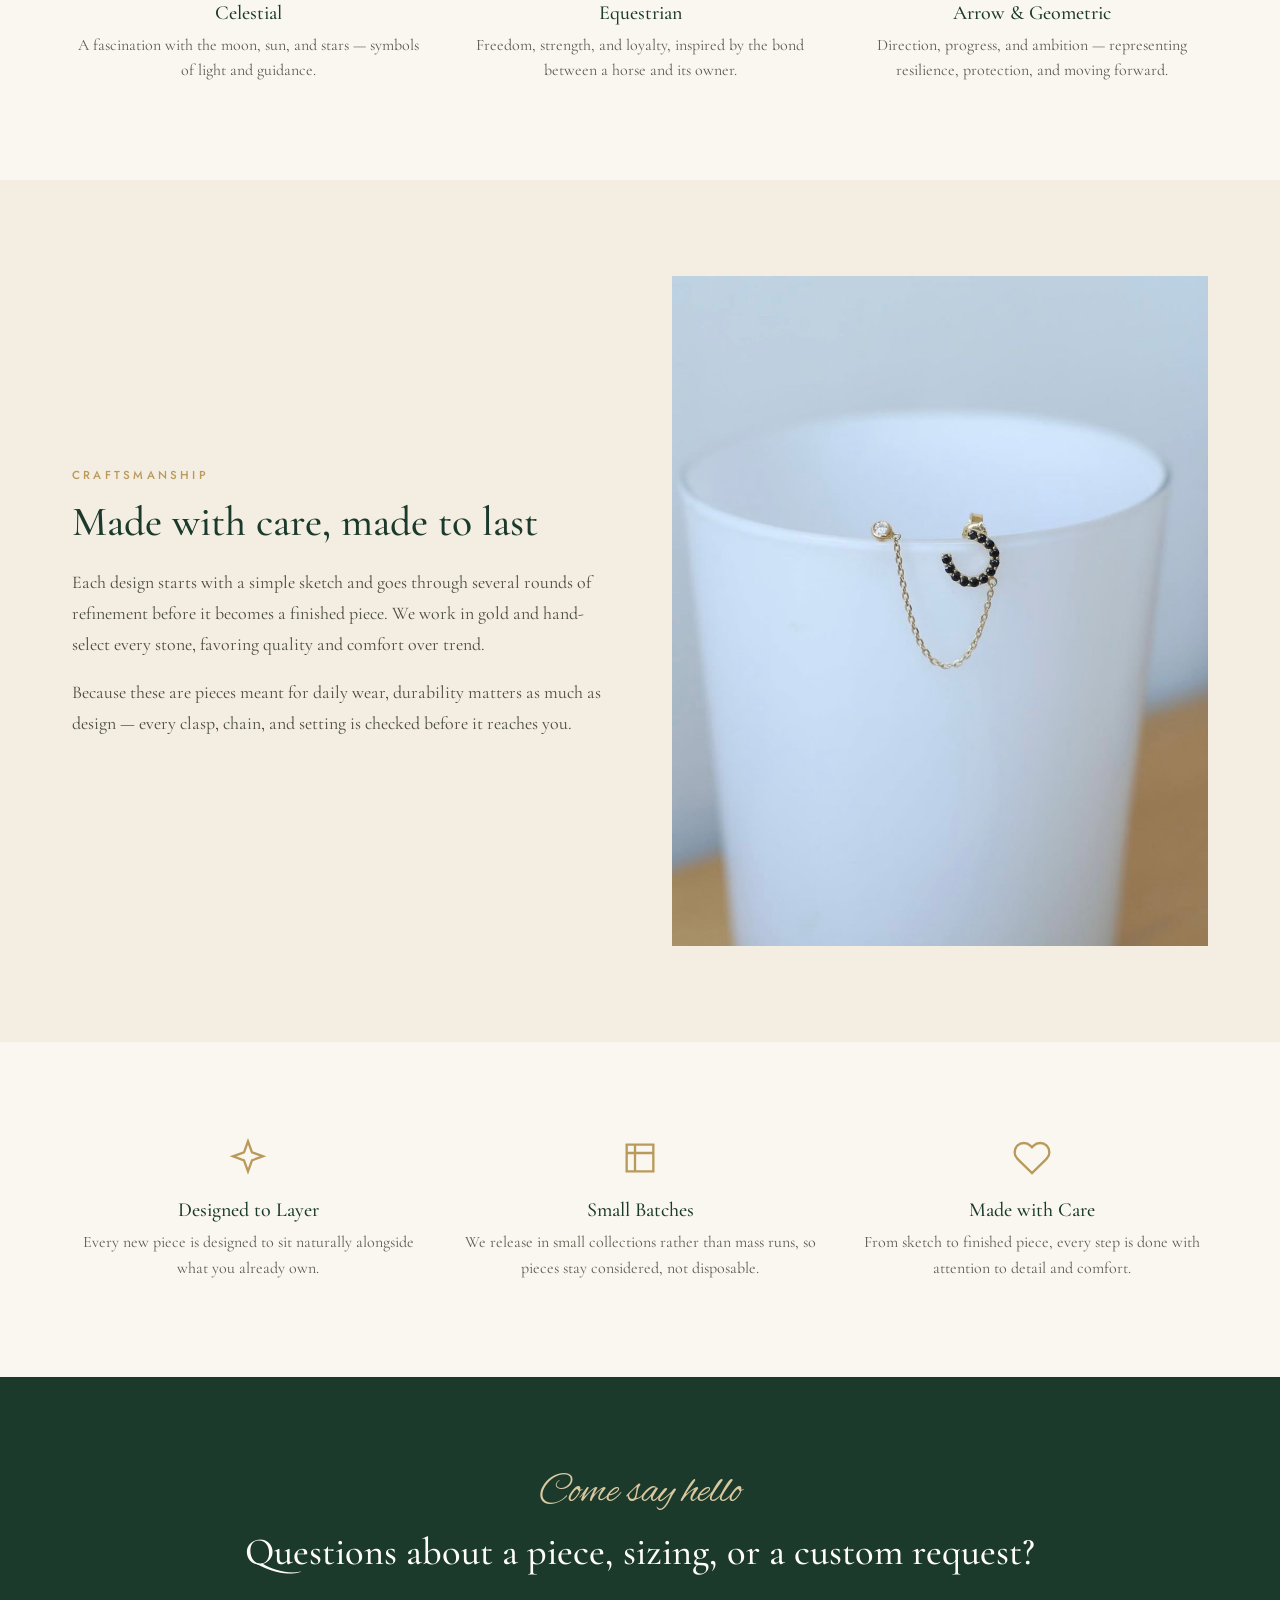
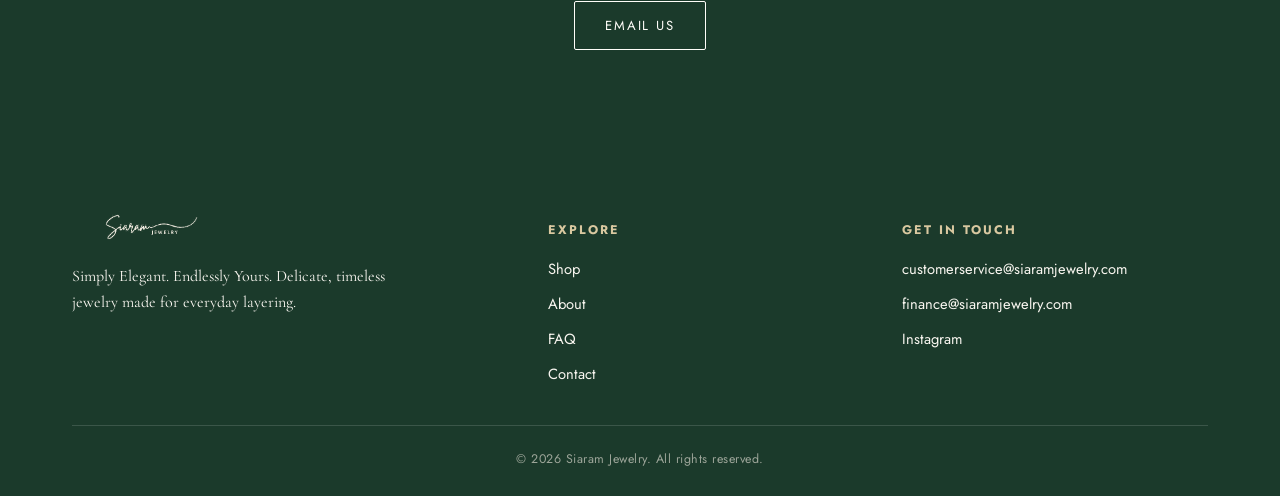
==== commit 3b641604: "Add FAQ page with accordion Q&A New faq.html covers Jewelry Care (cleaning, swimming, travel storage" ====
--- a/about.html
+++ b/about.html
@@ -17,6 +17,7 @@
       <li><a href="index.html">Home</a></li>
       <li><a href="shop.html">Shop</a></li>
       <li><a href="about.html">About</a></li>
+      <li><a href="faq.html">FAQ</a></li>
       <li><a href="contact.html">Contact</a></li>
     </ul>
     <div class="nav-cta">
@@ -30,6 +31,7 @@
     <a href="index.html">Home</a>
     <a href="shop.html">Shop</a>
     <a href="about.html">About</a>
+    <a href="faq.html">FAQ</a>
     <a href="contact.html">Contact</a>
   </div>
 </header>
@@ -167,6 +169,7 @@
         <ul>
           <li><a href="shop.html">Shop</a></li>
           <li><a href="about.html">About</a></li>
+          <li><a href="faq.html">FAQ</a></li>
           <li><a href="contact.html">Contact</a></li>
         </ul>
       </div>
--- a/css/style.css
+++ b/css/style.css
@@ -477,6 +477,86 @@
 .cta-banner .btn-outline { border-color: var(--ivory); color: var(--ivory); }
 .cta-banner .btn-outline:hover { background: var(--ivory); color: var(--green-deep); }
 
+/* ---------------- FAQ accordion ---------------- */
+.faq-category {
+  max-width: 780px;
+  margin: 0 auto 72px;
+}
+.faq-category:last-child { margin-bottom: 0; }
+
+.faq-category-title {
+  font-family: var(--font-serif);
+  font-size: 1.5rem;
+  color: var(--green-deep);
+  margin: 0 0 4px;
+}
+.faq-category-title .eyebrow { display: block; margin-bottom: 10px; }
+
+.faq-list { border-top: 1px solid var(--line); }
+
+.faq-item { border-bottom: 1px solid var(--line); }
+
+.faq-question {
+  width: 100%;
+  display: flex;
+  align-items: center;
+  justify-content: space-between;
+  gap: 20px;
+  padding: 22px 4px;
+  background: none;
+  border: none;
+  cursor: pointer;
+  text-align: left;
+  font-family: var(--font-serif);
+  font-size: 1.12rem;
+  color: var(--green-deep);
+}
+
+.faq-icon {
+  flex-shrink: 0;
+  width: 22px;
+  height: 22px;
+  position: relative;
+}
+.faq-icon::before,
+.faq-icon::after {
+  content: '';
+  position: absolute;
+  background: var(--gold);
+  top: 50%;
+  left: 50%;
+  transform: translate(-50%, -50%);
+  transition: transform 0.3s ease, opacity 0.3s ease;
+}
+.faq-icon::before { width: 14px; height: 1.5px; }
+.faq-icon::after { width: 1.5px; height: 14px; }
+.faq-item.open .faq-icon::after { transform: translate(-50%, -50%) rotate(90deg); opacity: 0; }
+
+.faq-answer {
+  max-height: 0;
+  overflow: hidden;
+  transition: max-height 0.35s ease;
+}
+.faq-answer p {
+  font-family: var(--font-serif);
+  font-size: 1.02rem;
+  line-height: 1.7;
+  color: #5c5c50;
+  padding: 0 4px 22px;
+  margin: 0;
+}
+.faq-item.open .faq-answer { max-height: 400px; }
+
+.faq-note {
+  text-align: center;
+  margin-top: 8px;
+}
+.faq-note p {
+  font-family: var(--font-serif);
+  font-size: 1.02rem;
+  color: var(--green-mid);
+}
+
 /* ---------------- Shop filter ---------------- */
 .filter-bar {
   display: flex;
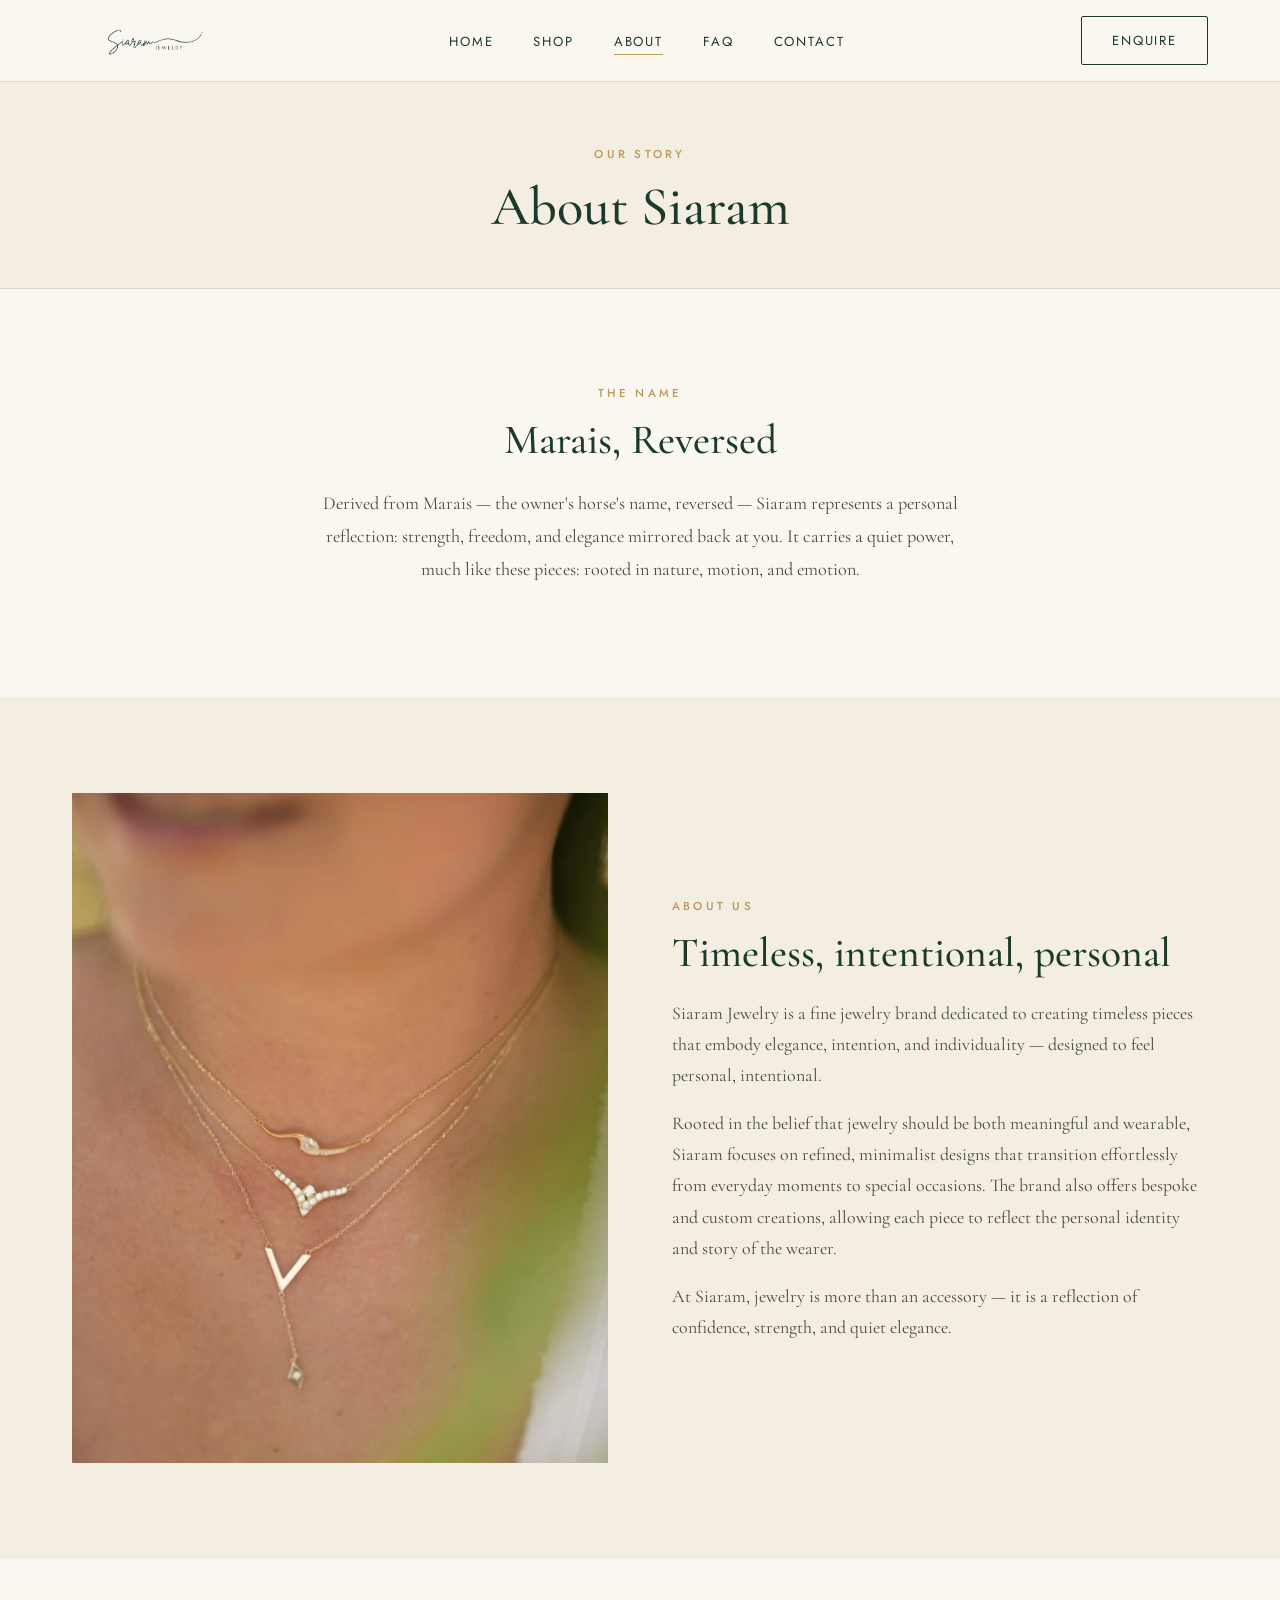
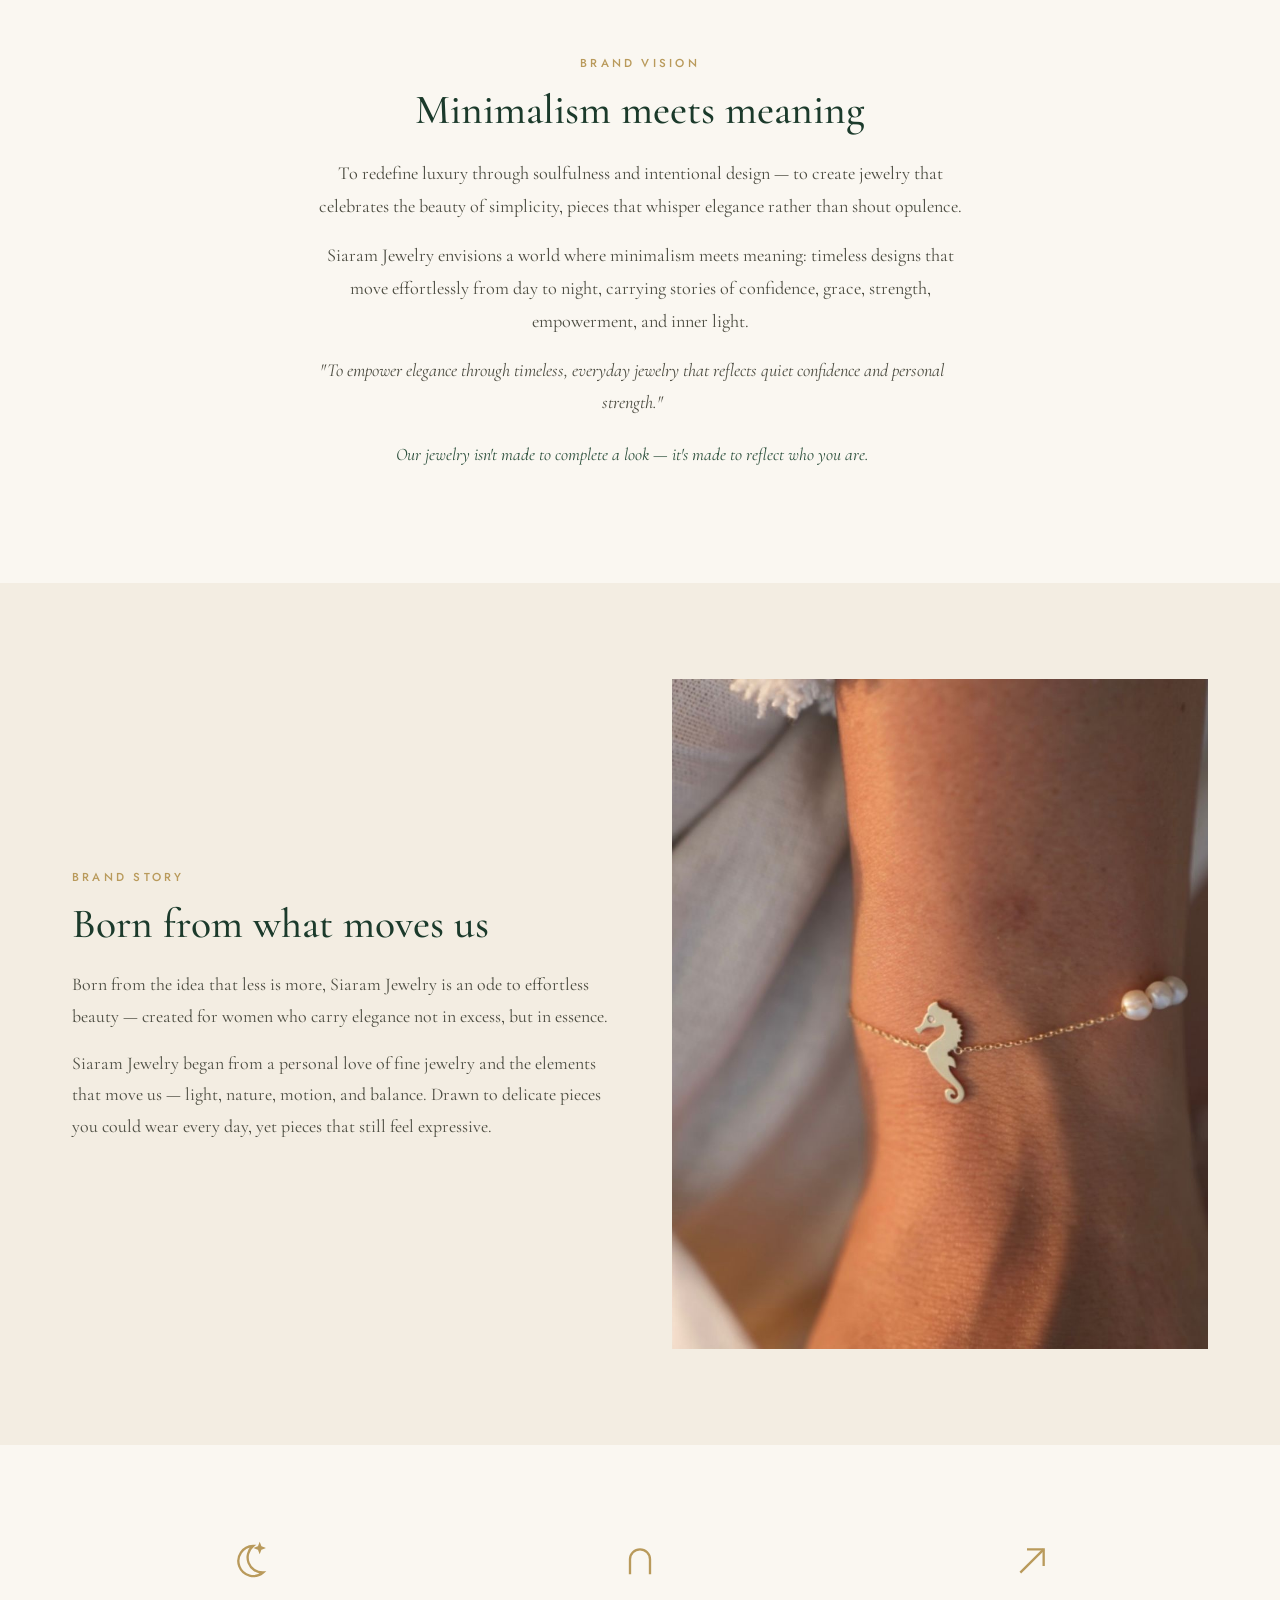
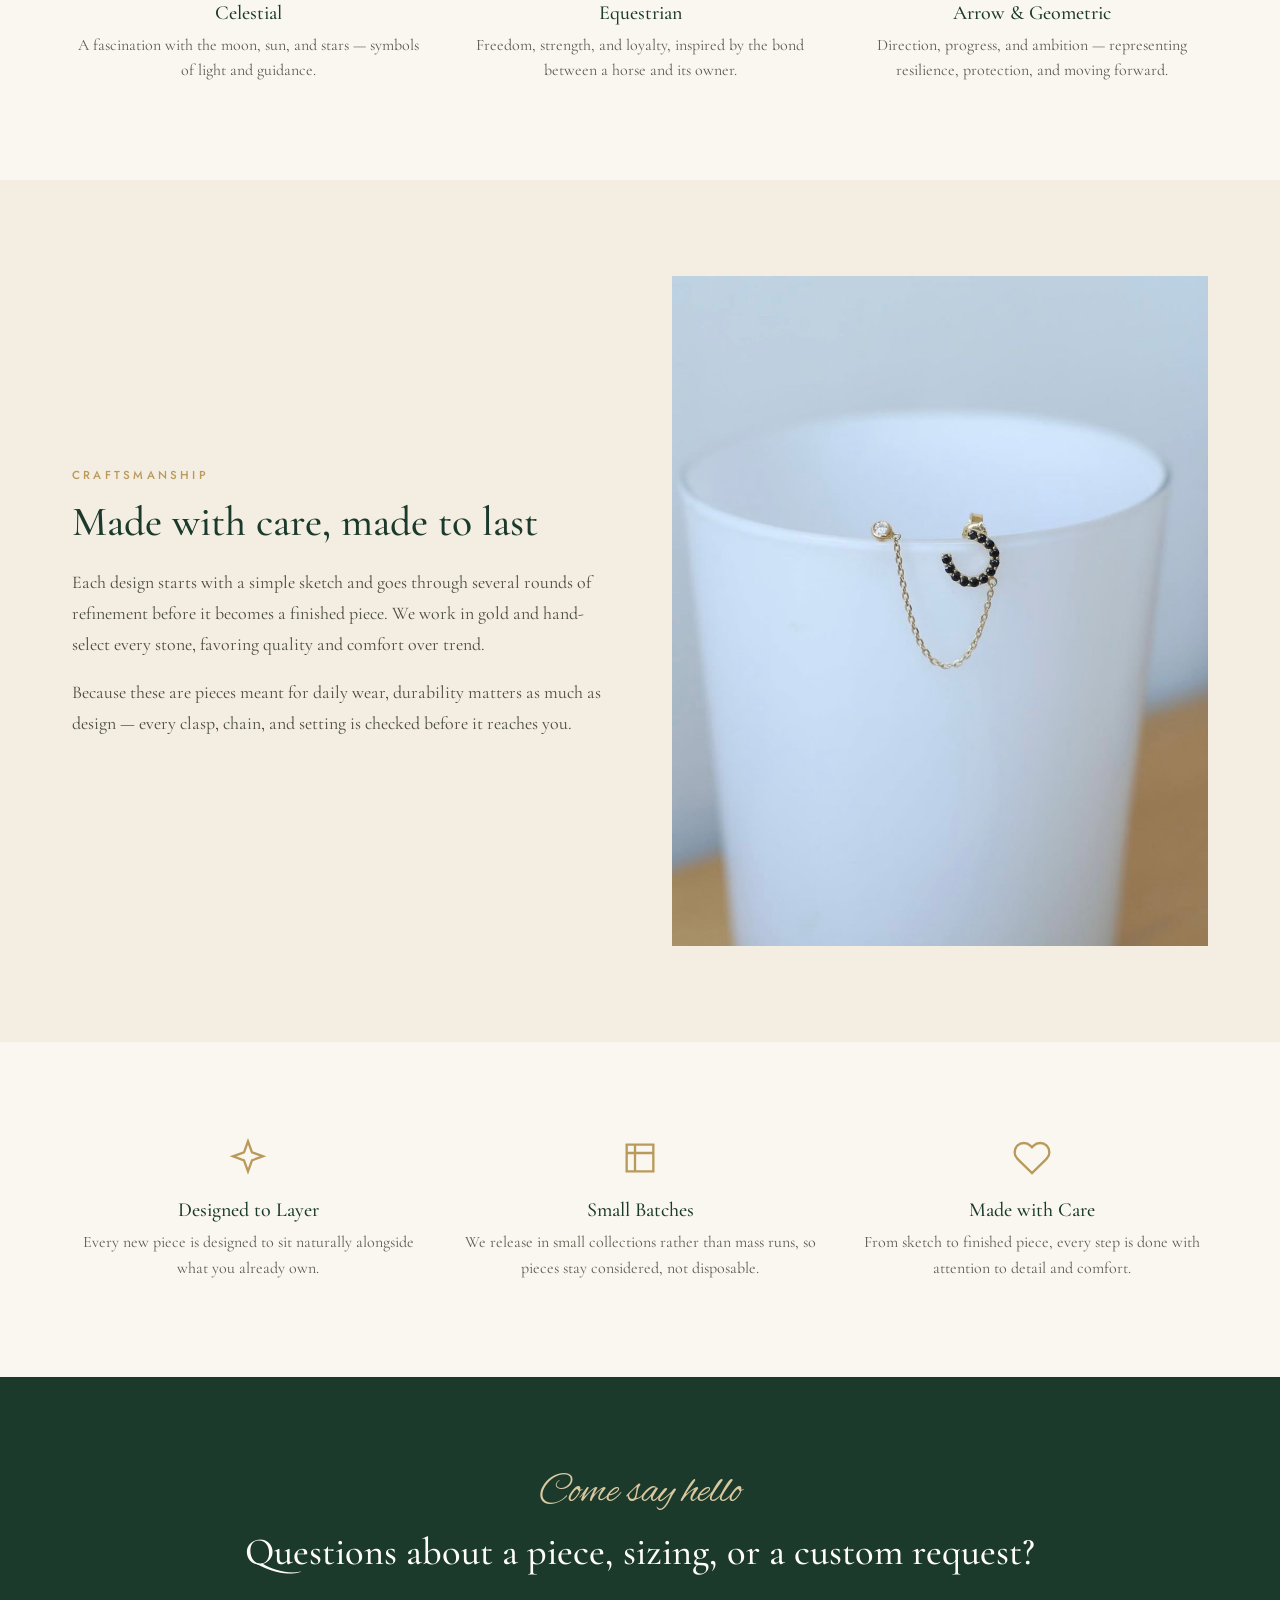
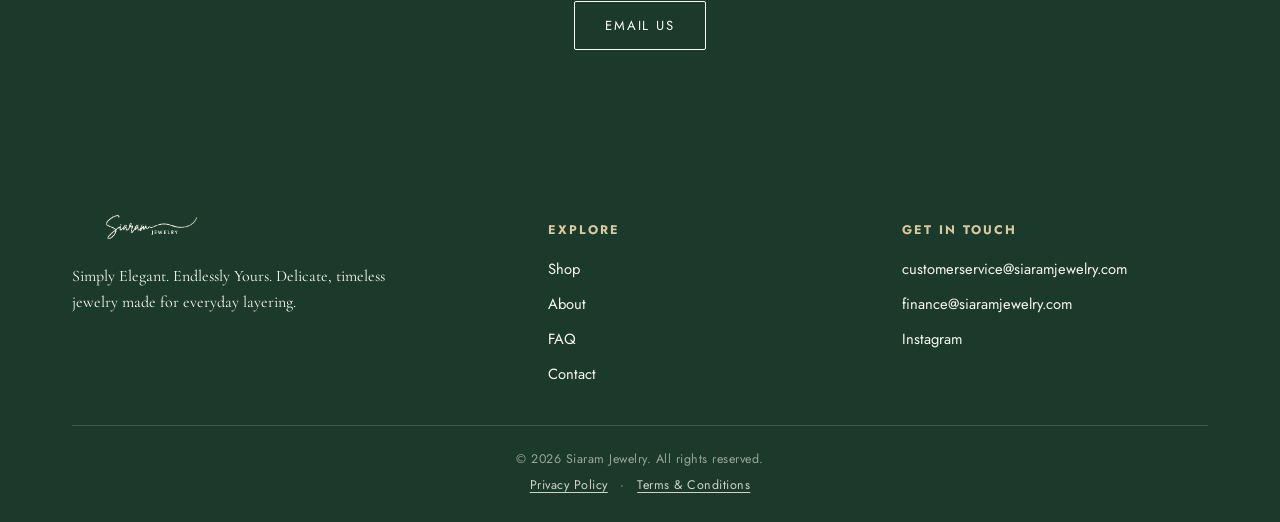
==== commit 3dacaa6b: "Add Terms & Conditions and Privacy Policy pages Organizes and consolidates the provided legal conten" ====
--- a/about.html
+++ b/about.html
@@ -182,7 +182,12 @@
         </ul>
       </div>
     </div>
-    <div class="footer-bottom">&copy; <span id="year"></span> Siaram Jewelry. All rights reserved.</div>
+    <div class="footer-bottom">
+      &copy; <span id="year"></span> Siaram Jewelry. All rights reserved.
+      <div class="footer-legal-links">
+        <a href="privacy.html">Privacy Policy</a> &middot; <a href="terms.html">Terms &amp; Conditions</a>
+      </div>
+    </div>
   </div>
 </footer>
 
--- a/css/style.css
+++ b/css/style.css
@@ -660,6 +660,113 @@
   font-size: 0.78rem;
   letter-spacing: 0.04em;
   color: rgba(243,237,226,0.6);
+}
+.footer-bottom a {
+  color: rgba(243,237,226,0.85);
+  text-decoration: underline;
+  text-underline-offset: 3px;
+}
+.footer-bottom a:hover { color: var(--gold-soft); }
+.footer-legal-links { margin-top: 8px; }
+.footer-legal-links a { margin: 0 8px; }
+
+/* ---------------- Legal pages ---------------- */
+.legal-page { max-width: 820px; margin: 0 auto; }
+
+.legal-meta {
+  font-family: var(--font-sans);
+  font-size: 0.78rem;
+  letter-spacing: 0.06em;
+  text-transform: uppercase;
+  color: var(--green-mid);
+  margin-bottom: 40px;
+}
+
+.legal-intro p {
+  font-family: var(--font-serif);
+  font-size: 1.08rem;
+  line-height: 1.8;
+  color: #4a4a3f;
+  margin: 0 0 16px;
+}
+
+.legal-toc {
+  background: var(--ivory);
+  border: 1px solid var(--line);
+  padding: 28px 32px;
+  margin: 40px 0 56px;
+}
+.legal-toc h2 {
+  font-family: var(--font-sans);
+  font-size: 0.78rem;
+  letter-spacing: 0.1em;
+  text-transform: uppercase;
+  color: var(--gold);
+  margin: 0 0 16px;
+}
+.legal-toc ol {
+  columns: 2;
+  column-gap: 32px;
+  padding-left: 20px;
+  margin: 0;
+}
+.legal-toc li { margin-bottom: 8px; break-inside: avoid; }
+.legal-toc a {
+  font-family: var(--font-serif);
+  font-size: 1rem;
+  color: var(--green-deep);
+}
+.legal-toc a:hover { color: var(--gold); }
+
+.legal-section {
+  margin-bottom: 52px;
+  scroll-margin-top: 100px;
+}
+.legal-section h2 {
+  font-size: clamp(1.5rem, 3vw, 1.9rem);
+  color: var(--green-deep);
+  border-bottom: 1px solid var(--line);
+  padding-bottom: 14px;
+  margin: 0 0 22px;
+}
+.legal-section h3 {
+  font-family: var(--font-serif);
+  font-size: 1.18rem;
+  color: var(--green-mid);
+  margin: 26px 0 10px;
+}
+.legal-section p {
+  font-family: var(--font-serif);
+  font-size: 1.02rem;
+  line-height: 1.8;
+  color: #4a4a3f;
+  margin: 0 0 16px;
+}
+.legal-section ul {
+  margin: 0 0 16px;
+  padding-left: 22px;
+}
+.legal-section li {
+  font-family: var(--font-serif);
+  font-size: 1.02rem;
+  line-height: 1.75;
+  color: #4a4a3f;
+  margin-bottom: 8px;
+}
+.legal-section li strong { color: var(--green-deep); }
+.legal-section a { color: var(--green-deep); text-decoration: underline; text-underline-offset: 2px; }
+.legal-section a:hover { color: var(--gold); }
+
+.legal-cross-link {
+  background: var(--cream);
+  border-left: 3px solid var(--gold);
+  padding: 18px 22px;
+  margin: 0 0 20px;
+}
+.legal-cross-link p { margin: 0; font-size: 0.98rem; }
+
+@media (max-width: 640px) {
+  .legal-toc ol { columns: 1; }
 }
 
 /* ---------------- Page hero (inner pages) ---------------- */
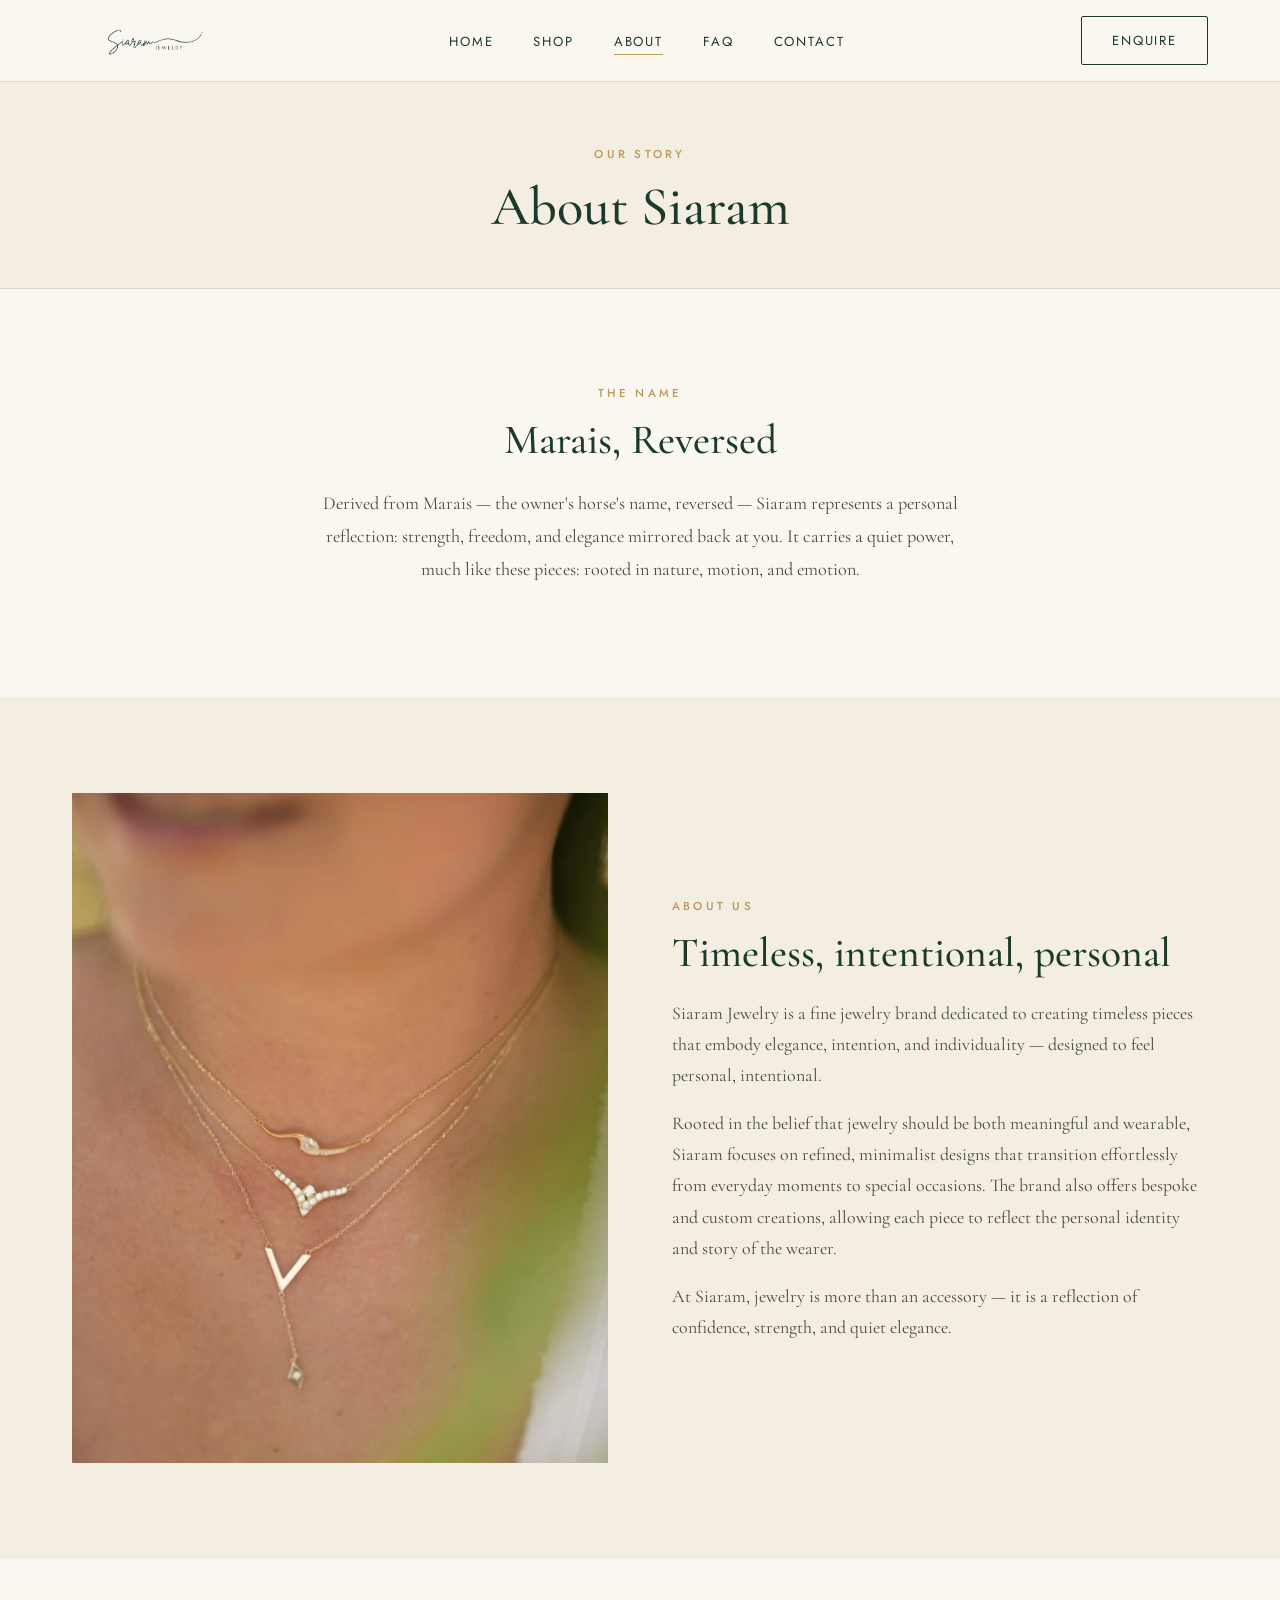
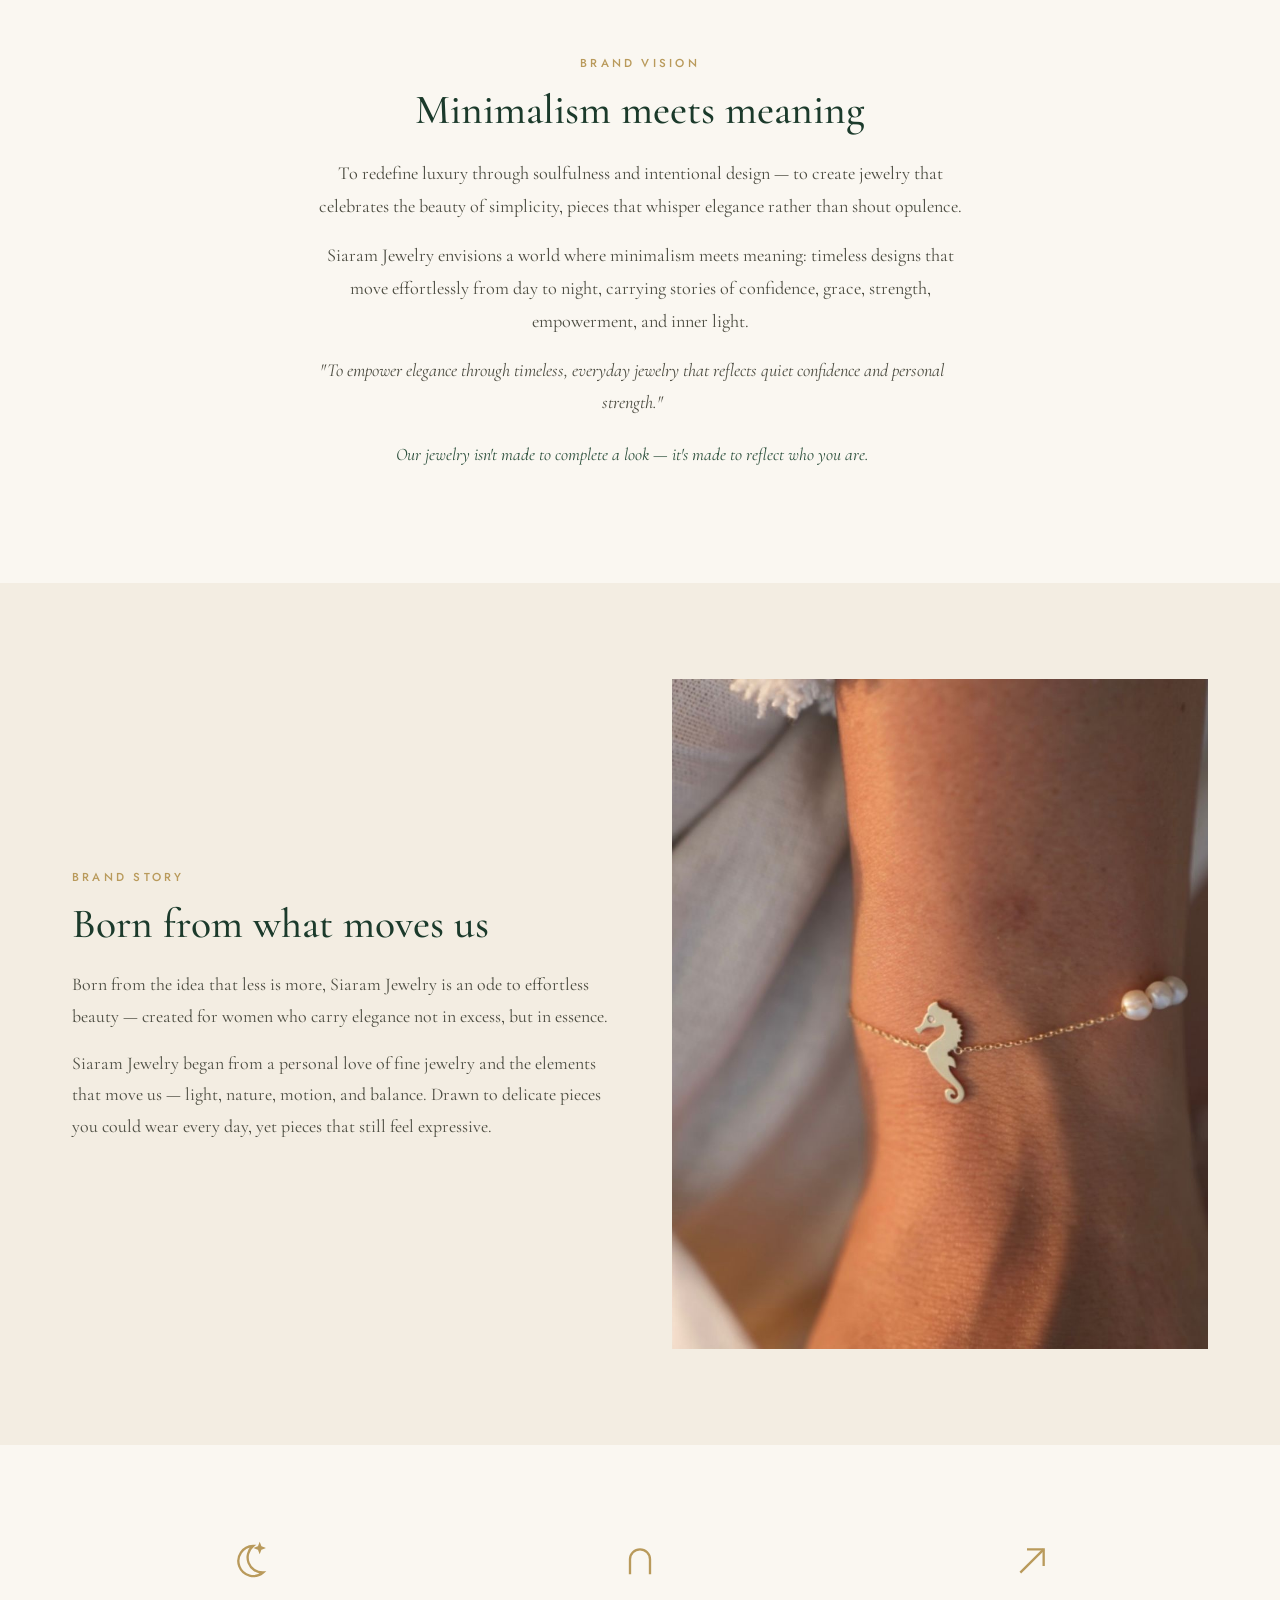
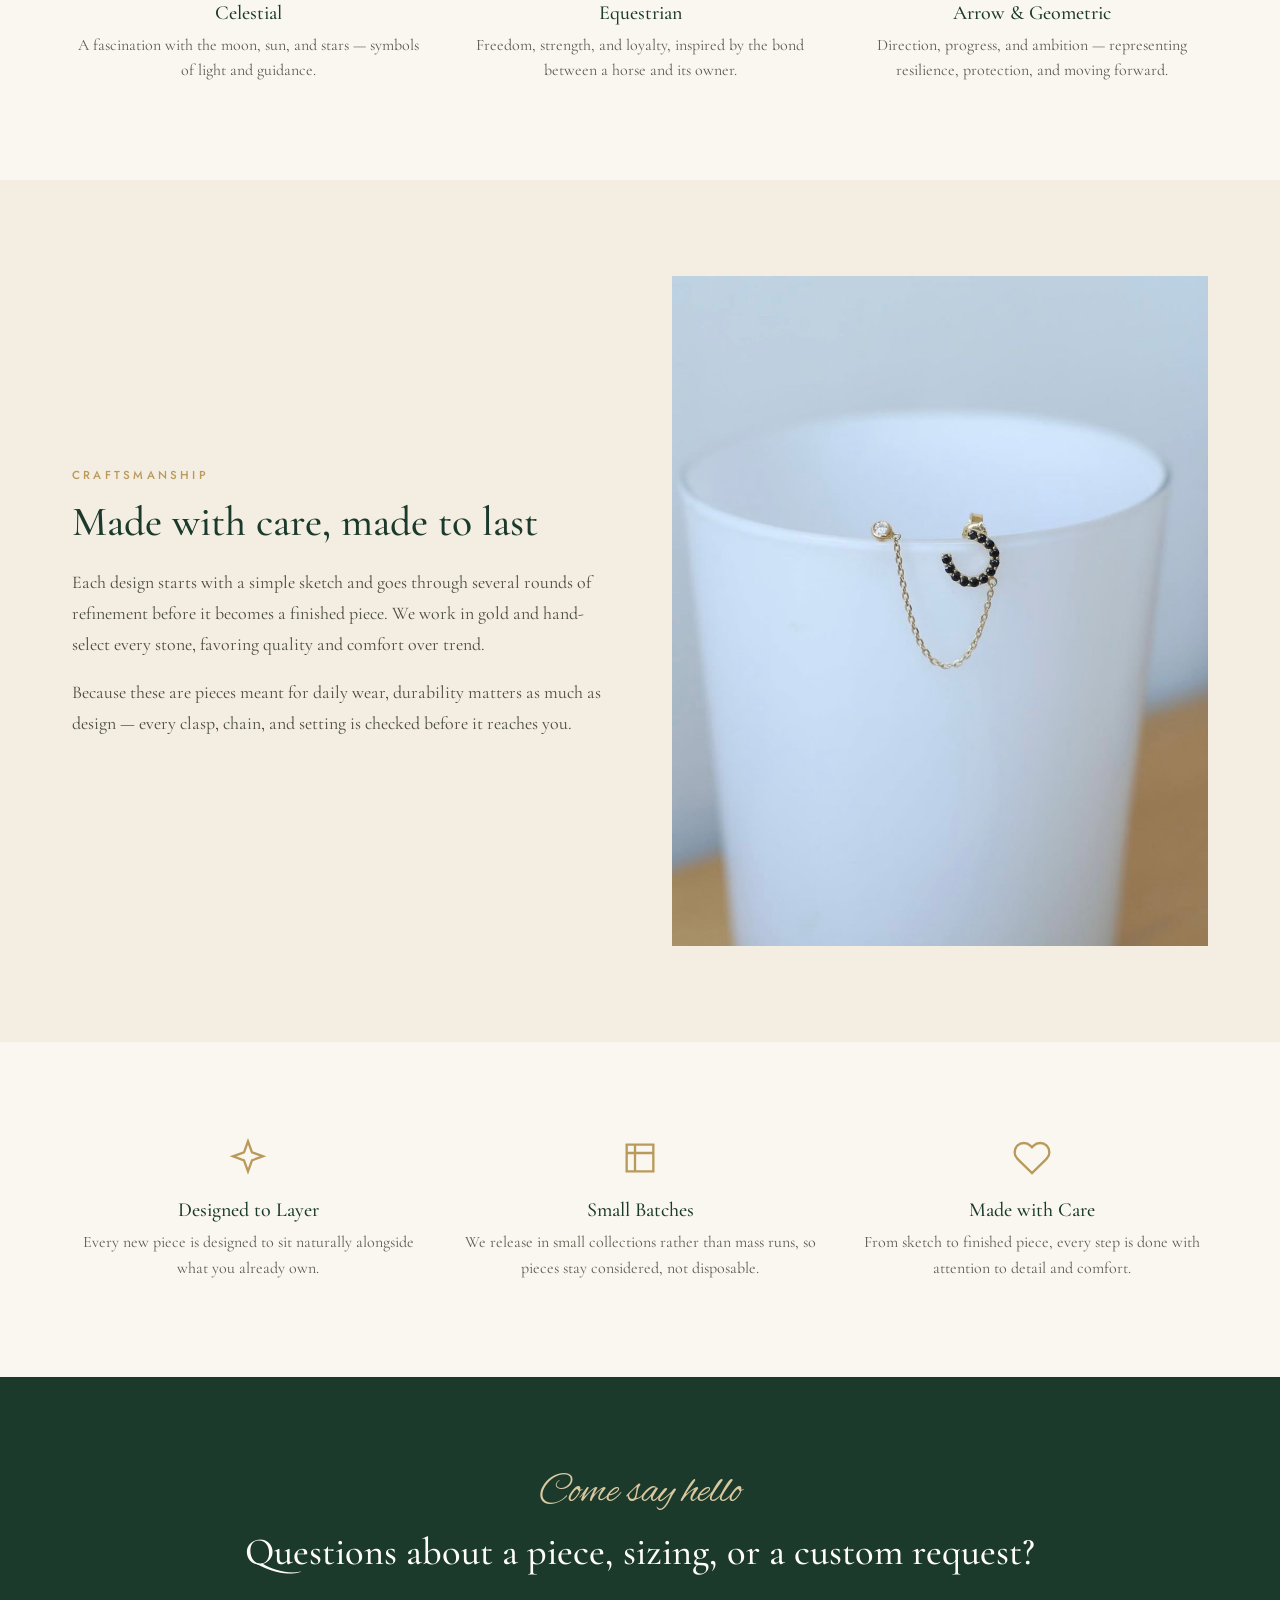
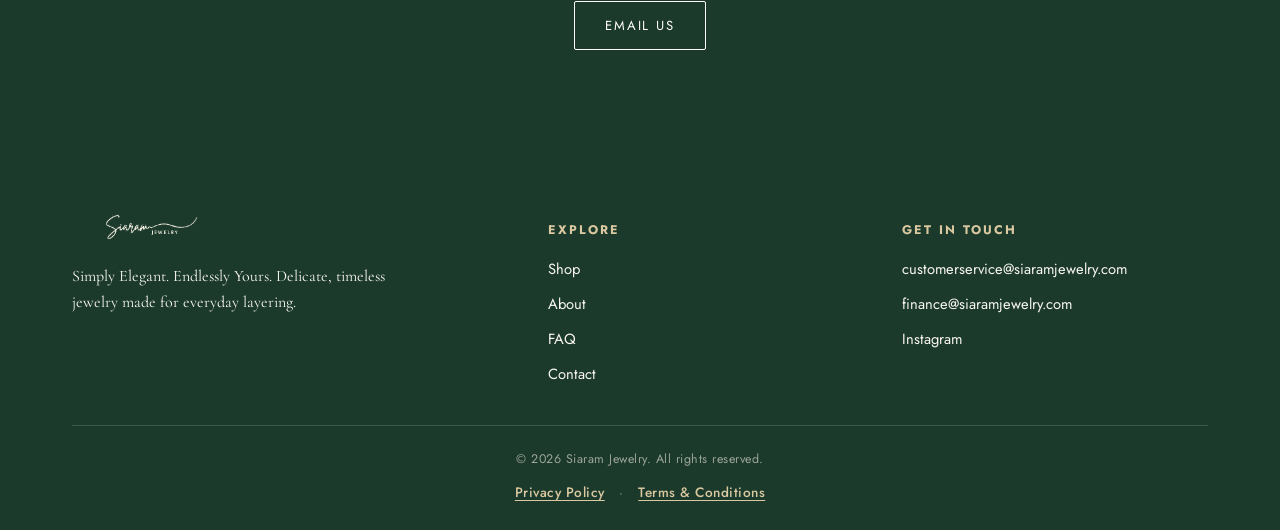
==== commit 0aa7e1b1: "Make legal page links easier to find Adds Privacy Policy and Terms & Conditions to the mobile hambur" ====
--- a/about.html
+++ b/about.html
@@ -33,6 +33,9 @@
     <a href="about.html">About</a>
     <a href="faq.html">FAQ</a>
     <a href="contact.html">Contact</a>
+    <hr class="mobile-menu-divider" />
+    <a href="privacy.html" class="mobile-legal-link">Privacy Policy</a>
+    <a href="terms.html" class="mobile-legal-link">Terms &amp; Conditions</a>
   </div>
 </header>
 
--- a/css/style.css
+++ b/css/style.css
@@ -183,6 +183,18 @@
   color: var(--green-deep);
 }
 .mobile-menu.open { display: flex; }
+.mobile-menu-divider {
+  border: none;
+  border-top: 1px solid var(--line);
+  margin: 2px 0;
+  width: 100%;
+}
+.mobile-menu .mobile-legal-link {
+  font-size: 0.76rem;
+  letter-spacing: 0.06em;
+  text-transform: none;
+  color: var(--green-mid);
+}
 
 /* ---------------- Hero ---------------- */
 .hero {
@@ -667,8 +679,14 @@
   text-underline-offset: 3px;
 }
 .footer-bottom a:hover { color: var(--gold-soft); }
-.footer-legal-links { margin-top: 8px; }
-.footer-legal-links a { margin: 0 8px; }
+.footer-legal-links { margin-top: 14px; }
+.footer-legal-links a {
+  margin: 0 10px;
+  font-size: 0.85rem;
+  color: var(--gold-soft);
+  font-weight: 500;
+}
+.footer-legal-links a:hover { color: var(--ivory); }
 
 /* ---------------- Legal pages ---------------- */
 .legal-page { max-width: 820px; margin: 0 auto; }
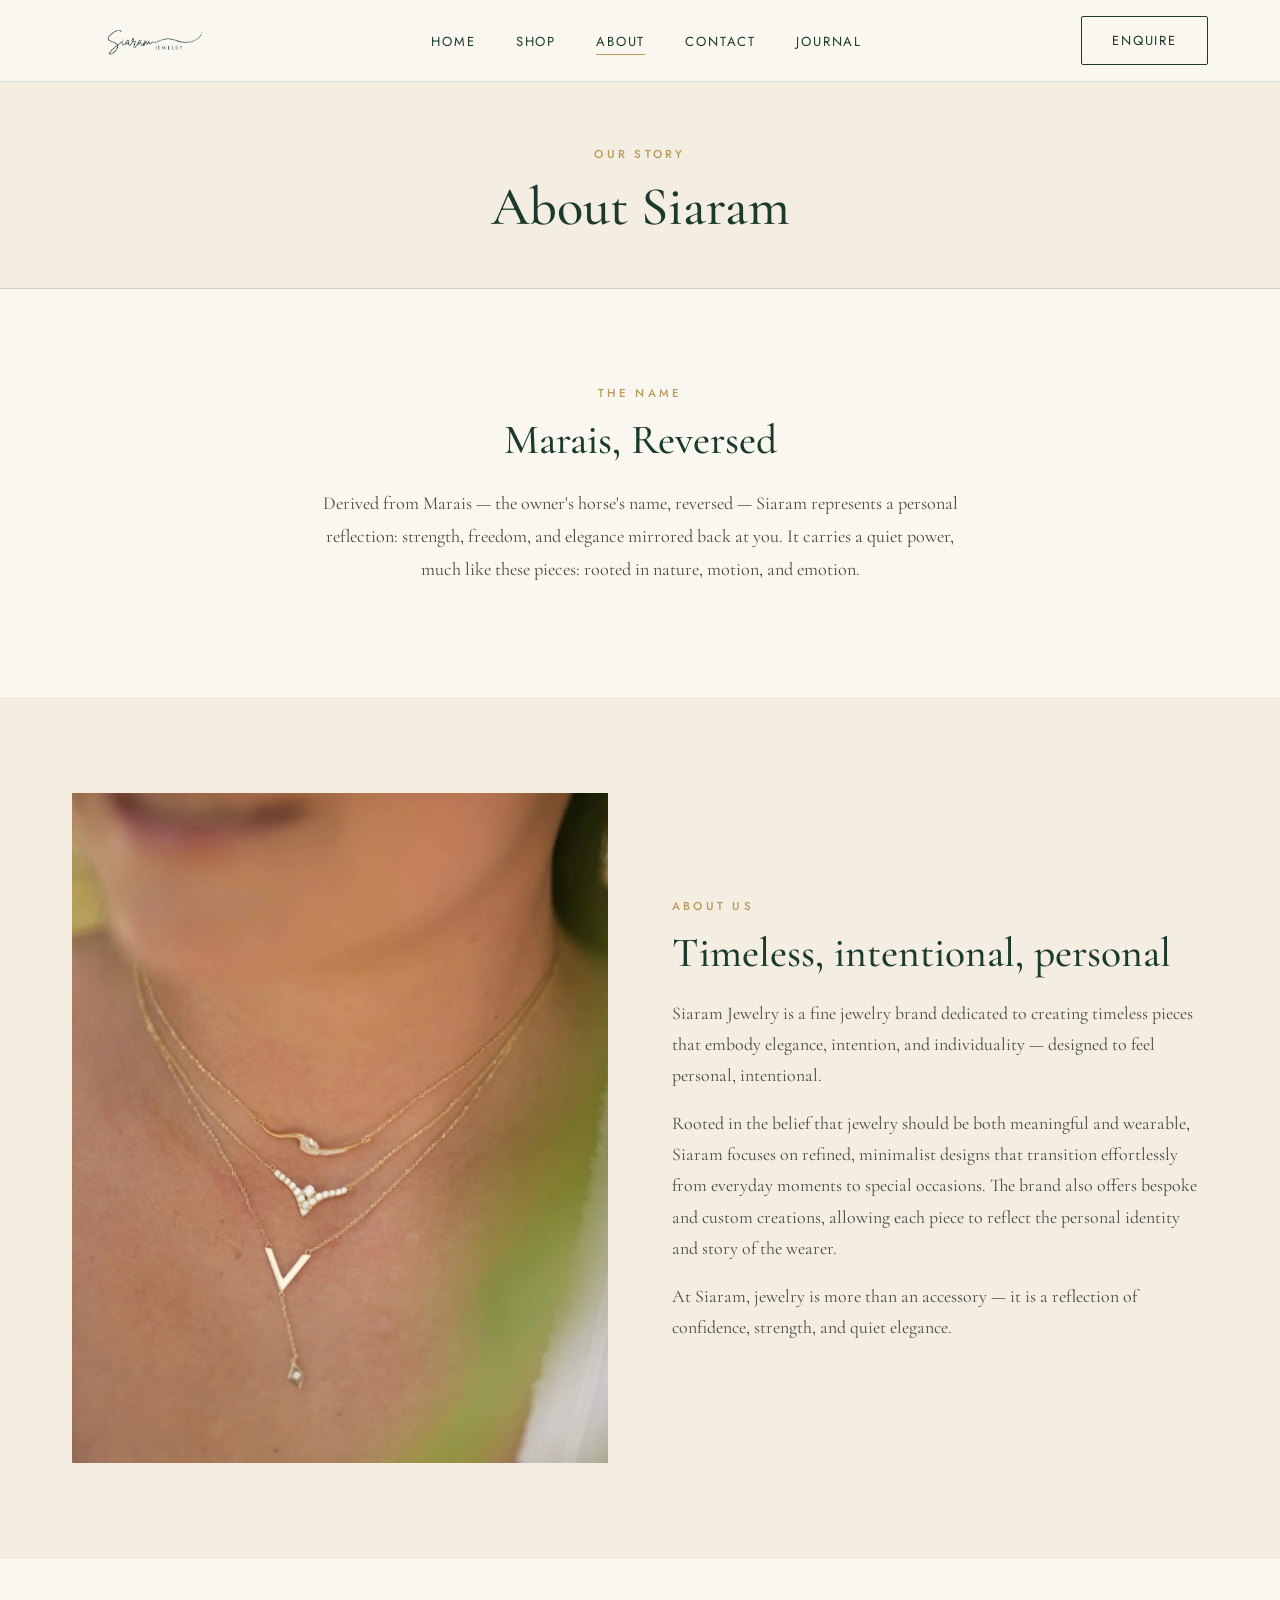
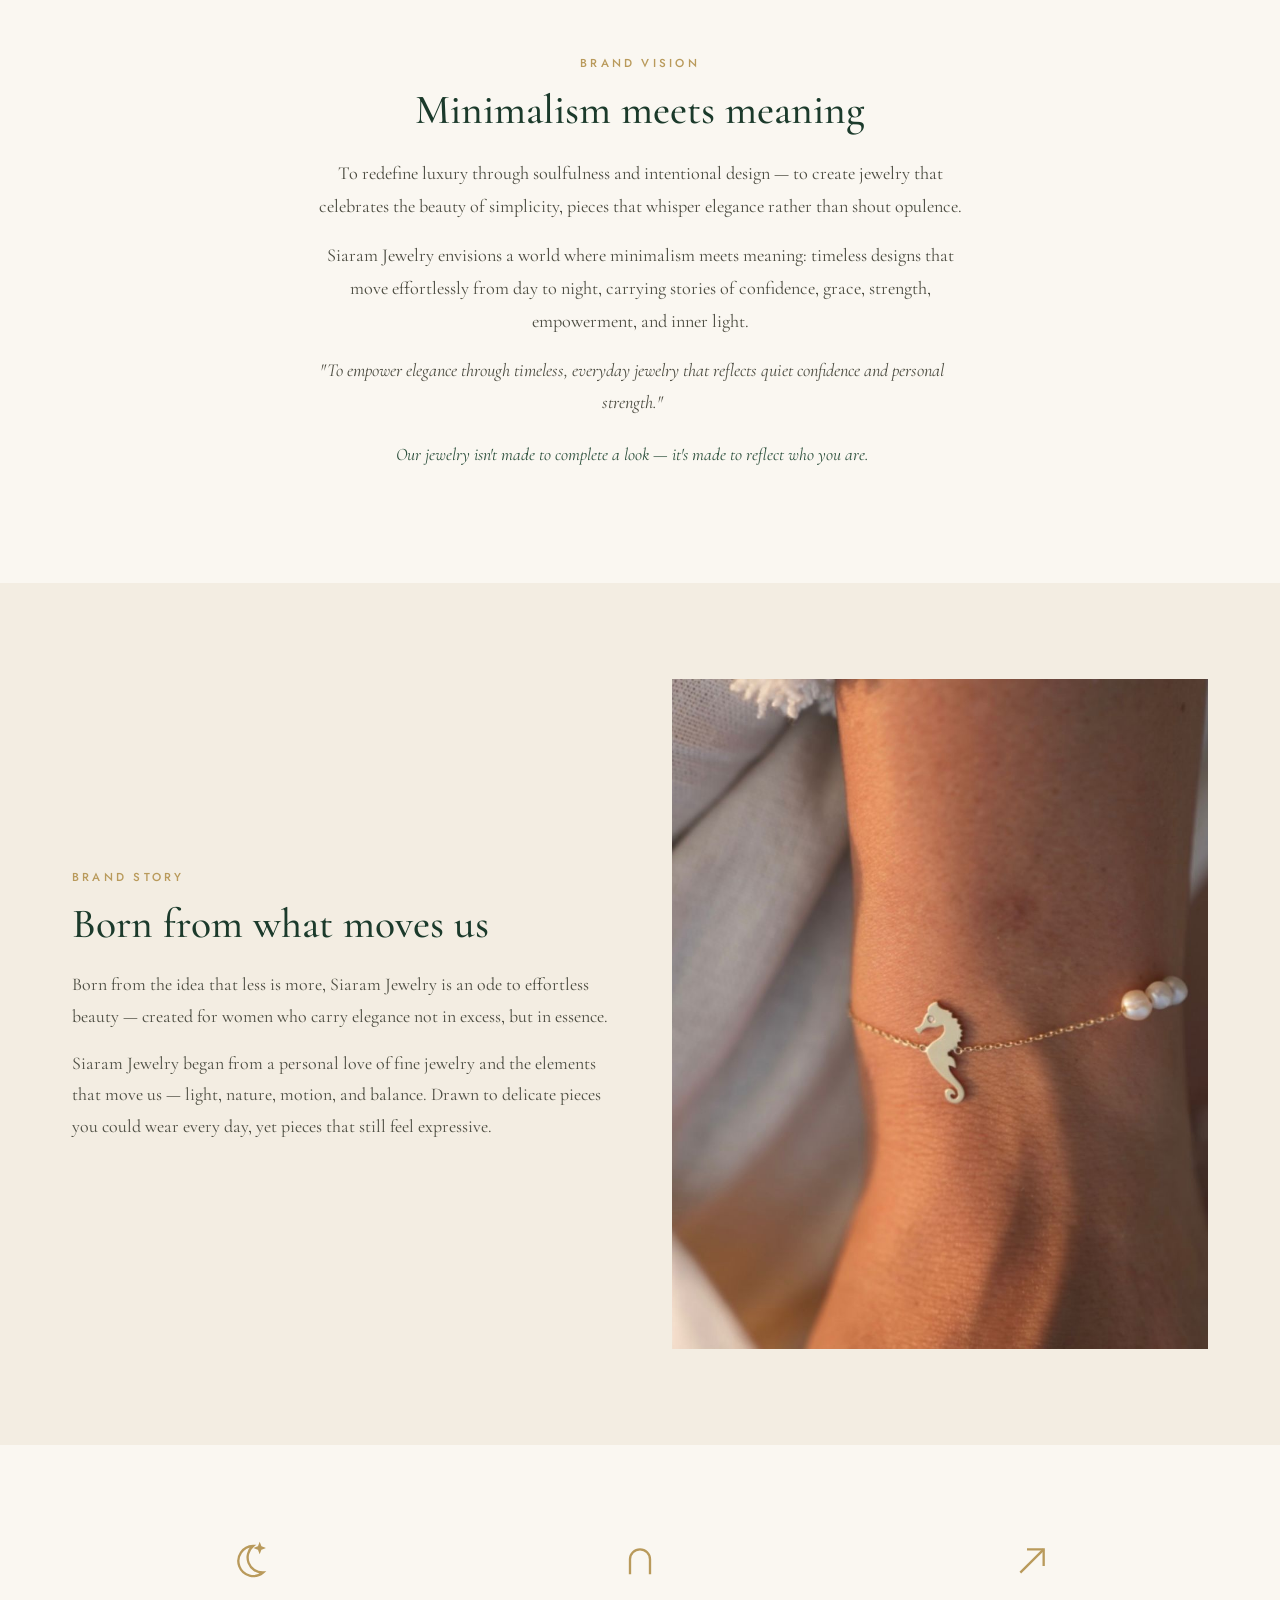
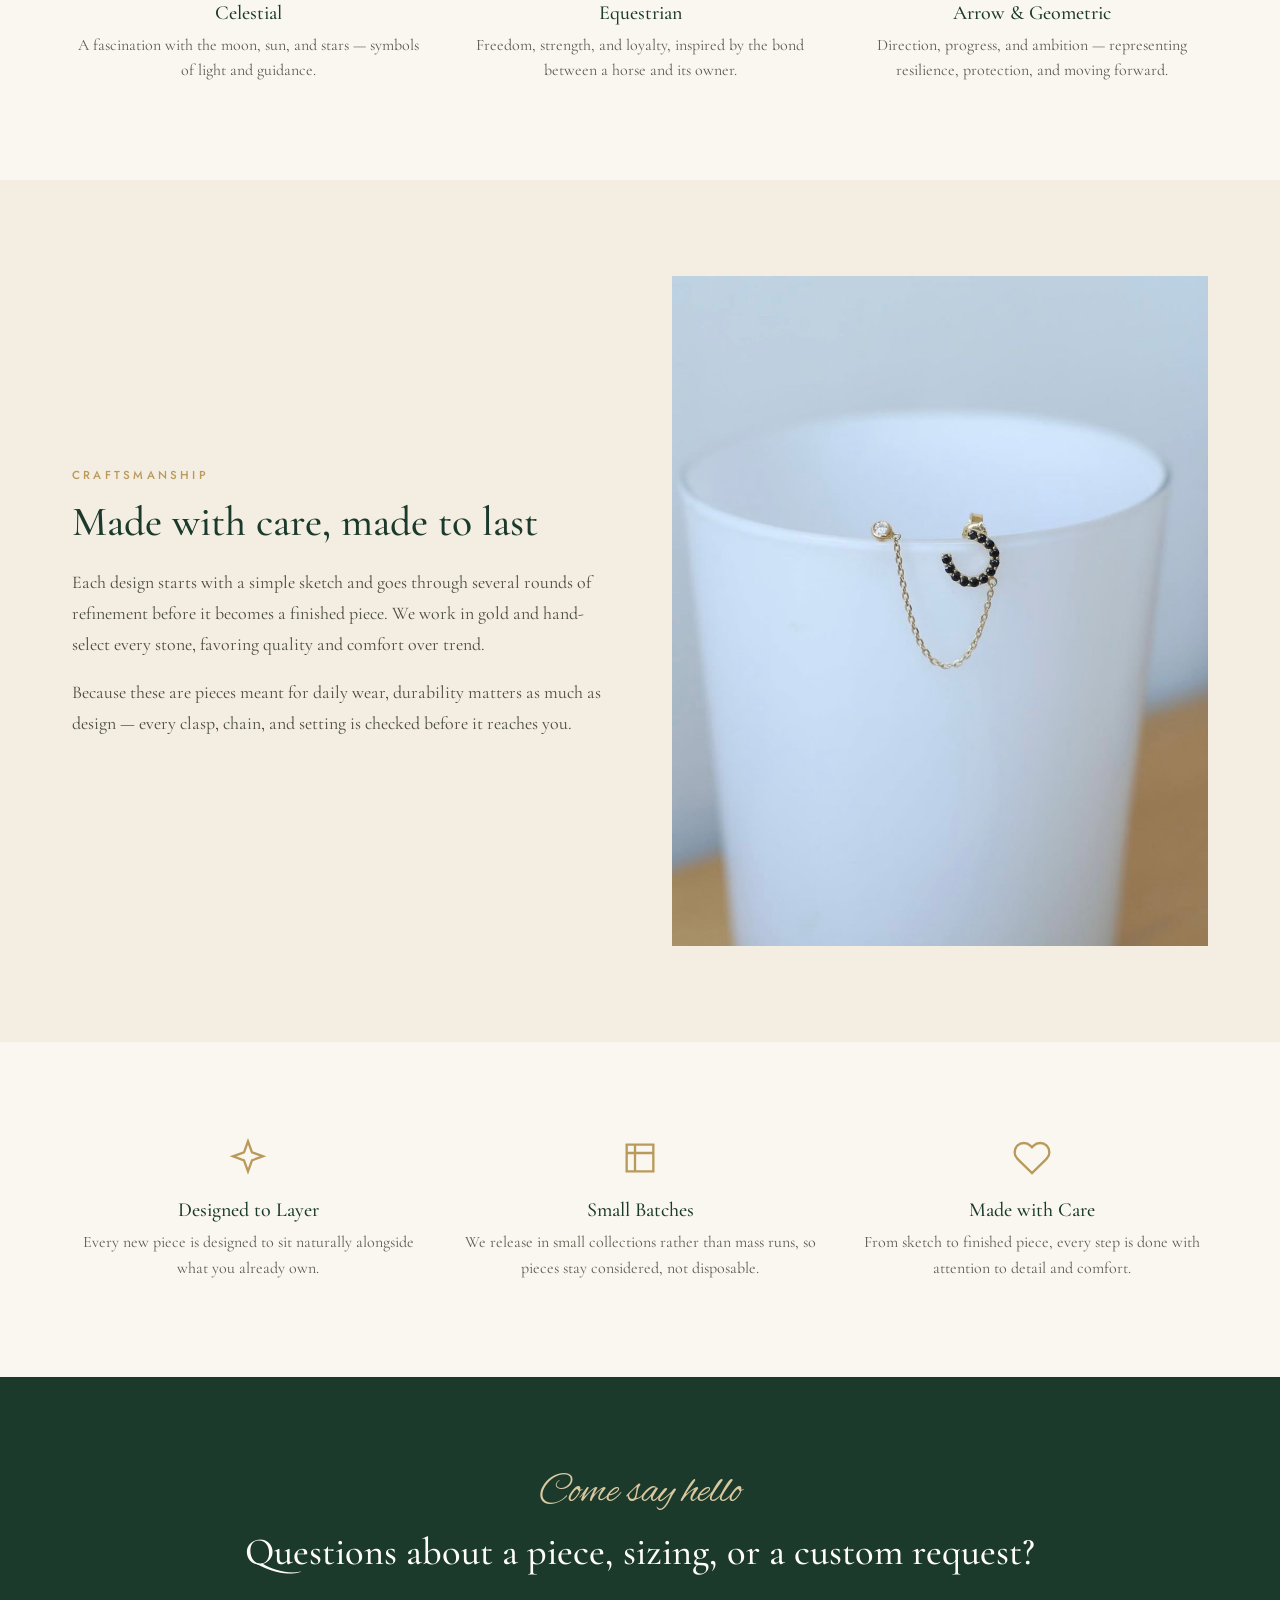
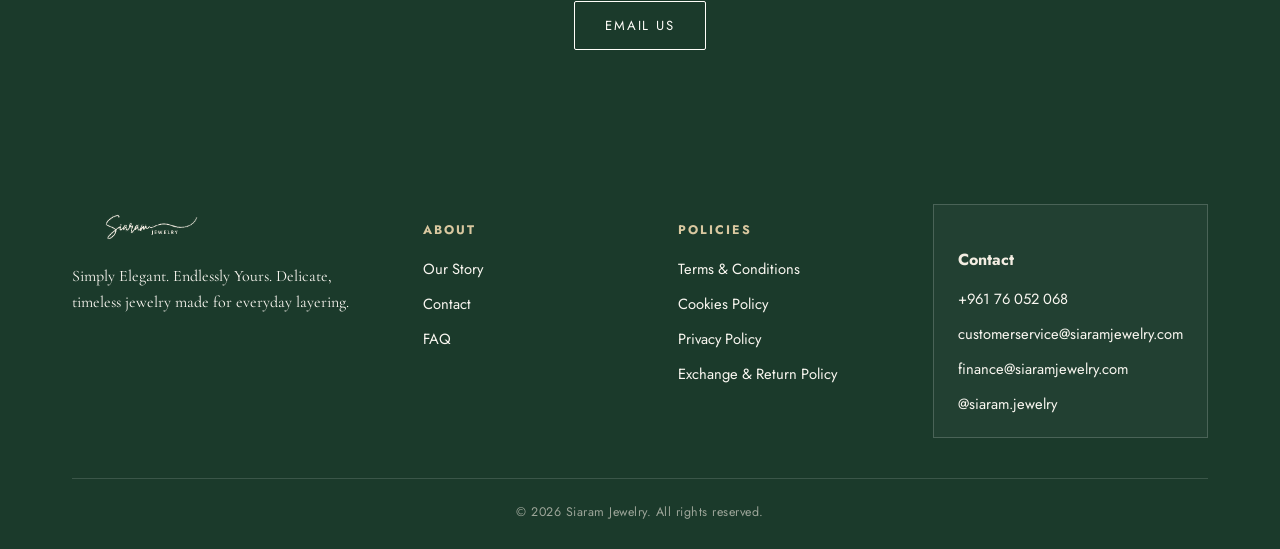
==== commit 8605a9d9: "Restructure nav and footer; add Journal page Header/mobile nav simplified to Home, Shop, About, Cont" ====
--- a/about.html
+++ b/about.html
@@ -17,8 +17,8 @@
       <li><a href="index.html">Home</a></li>
       <li><a href="shop.html">Shop</a></li>
       <li><a href="about.html">About</a></li>
-      <li><a href="faq.html">FAQ</a></li>
       <li><a href="contact.html">Contact</a></li>
+      <li><a href="journal.html">Journal</a></li>
     </ul>
     <div class="nav-cta">
       <a href="mailto:customerservice@siaramjewelry.com?subject=Enquiry" class="btn btn-outline">Enquire</a>
@@ -31,11 +31,8 @@
     <a href="index.html">Home</a>
     <a href="shop.html">Shop</a>
     <a href="about.html">About</a>
-    <a href="faq.html">FAQ</a>
     <a href="contact.html">Contact</a>
-    <hr class="mobile-menu-divider" />
-    <a href="privacy.html" class="mobile-legal-link">Privacy Policy</a>
-    <a href="terms.html" class="mobile-legal-link">Terms &amp; Conditions</a>
+    <a href="journal.html">Journal</a>
   </div>
 </header>
 
@@ -168,28 +165,34 @@
         <p>Simply Elegant. Endlessly Yours. Delicate, timeless jewelry made for everyday layering.</p>
       </div>
       <div class="footer-col">
-        <h4>Explore</h4>
+        <h4>About</h4>
         <ul>
-          <li><a href="shop.html">Shop</a></li>
-          <li><a href="about.html">About</a></li>
+          <li><a href="about.html">Our Story</a></li>
+          <li><a href="contact.html">Contact</a></li>
           <li><a href="faq.html">FAQ</a></li>
-          <li><a href="contact.html">Contact</a></li>
         </ul>
       </div>
       <div class="footer-col">
-        <h4>Get in Touch</h4>
+        <h4>Policies</h4>
         <ul>
+          <li><a href="terms.html">Terms &amp; Conditions</a></li>
+          <li><a href="privacy.html#information-we-collect">Cookies Policy</a></li>
+          <li><a href="privacy.html">Privacy Policy</a></li>
+          <li><a href="terms.html#returns">Exchange &amp; Return Policy</a></li>
+        </ul>
+      </div>
+      <div class="footer-contact-box">
+        <h4>Contact</h4>
+        <ul>
+          <li><a href="https://wa.me/96176052068" target="_blank" rel="noopener">+961 76 052 068</a></li>
           <li><a href="mailto:customerservice@siaramjewelry.com">customerservice@siaramjewelry.com</a></li>
           <li><a href="mailto:finance@siaramjewelry.com">finance@siaramjewelry.com</a></li>
-          <li><a href="https://www.instagram.com/siaram.jewelry/" target="_blank" rel="noopener">Instagram</a></li>
+          <li><a href="https://www.instagram.com/siaram.jewelry/" target="_blank" rel="noopener">@siaram.jewelry</a></li>
         </ul>
       </div>
     </div>
     <div class="footer-bottom">
       &copy; <span id="year"></span> Siaram Jewelry. All rights reserved.
-      <div class="footer-legal-links">
-        <a href="privacy.html">Privacy Policy</a> &middot; <a href="terms.html">Terms &amp; Conditions</a>
-      </div>
     </div>
   </div>
 </footer>
--- a/css/style.css
+++ b/css/style.css
@@ -183,18 +183,6 @@
   color: var(--green-deep);
 }
 .mobile-menu.open { display: flex; }
-.mobile-menu-divider {
-  border: none;
-  border-top: 1px solid var(--line);
-  margin: 2px 0;
-  width: 100%;
-}
-.mobile-menu .mobile-legal-link {
-  font-size: 0.76rem;
-  letter-spacing: 0.06em;
-  text-transform: none;
-  color: var(--green-mid);
-}
 
 /* ---------------- Hero ---------------- */
 .hero {
@@ -648,8 +636,8 @@
 }
 .footer-grid {
   display: grid;
-  grid-template-columns: 1.4fr 1fr 1fr;
-  gap: 48px;
+  grid-template-columns: 1.3fr 0.9fr 0.9fr 1.1fr;
+  gap: 40px;
   padding-bottom: 40px;
   border-bottom: 1px solid rgba(255,255,255,0.14);
 }
@@ -666,6 +654,17 @@
 .footer-col ul { display: flex; flex-direction: column; gap: 12px; }
 .footer-col a { font-size: 0.92rem; color: var(--cream-soft); }
 .footer-col a:hover { color: var(--gold-soft); }
+
+.footer-contact-box {
+  border: 1px solid rgba(255,255,255,0.18);
+  padding: 22px 24px;
+  background: rgba(255,255,255,0.03);
+}
+.footer-contact-box h4 { margin-bottom: 16px; }
+.footer-contact-box ul { display: flex; flex-direction: column; gap: 12px; }
+.footer-contact-box a { font-size: 0.92rem; color: var(--cream-soft); }
+.footer-contact-box a:hover { color: var(--gold-soft); }
+
 .footer-bottom {
   padding-top: 24px;
   text-align: center;
@@ -679,14 +678,6 @@
   text-underline-offset: 3px;
 }
 .footer-bottom a:hover { color: var(--gold-soft); }
-.footer-legal-links { margin-top: 14px; }
-.footer-legal-links a {
-  margin: 0 10px;
-  font-size: 0.85rem;
-  color: var(--gold-soft);
-  font-weight: 500;
-}
-.footer-legal-links a:hover { color: var(--ivory); }
 
 /* ---------------- Legal pages ---------------- */
 .legal-page { max-width: 820px; margin: 0 auto; }
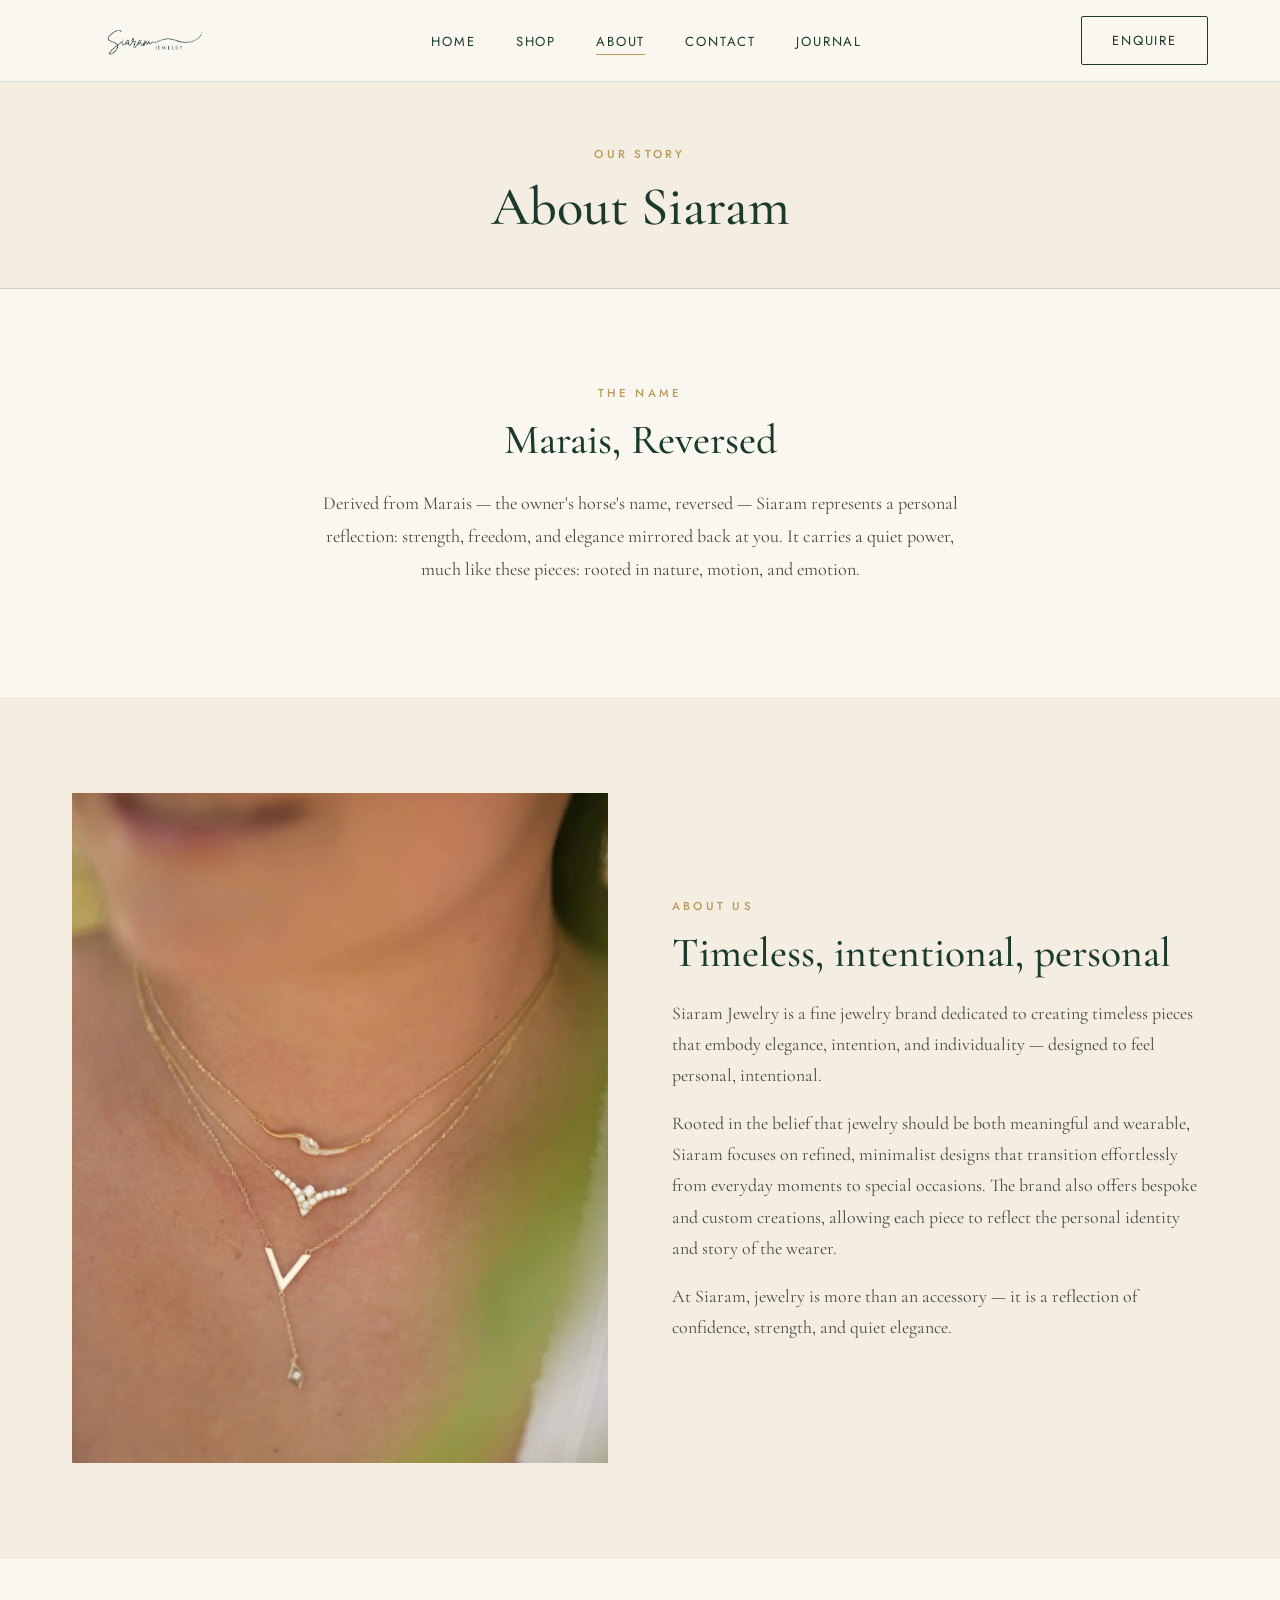
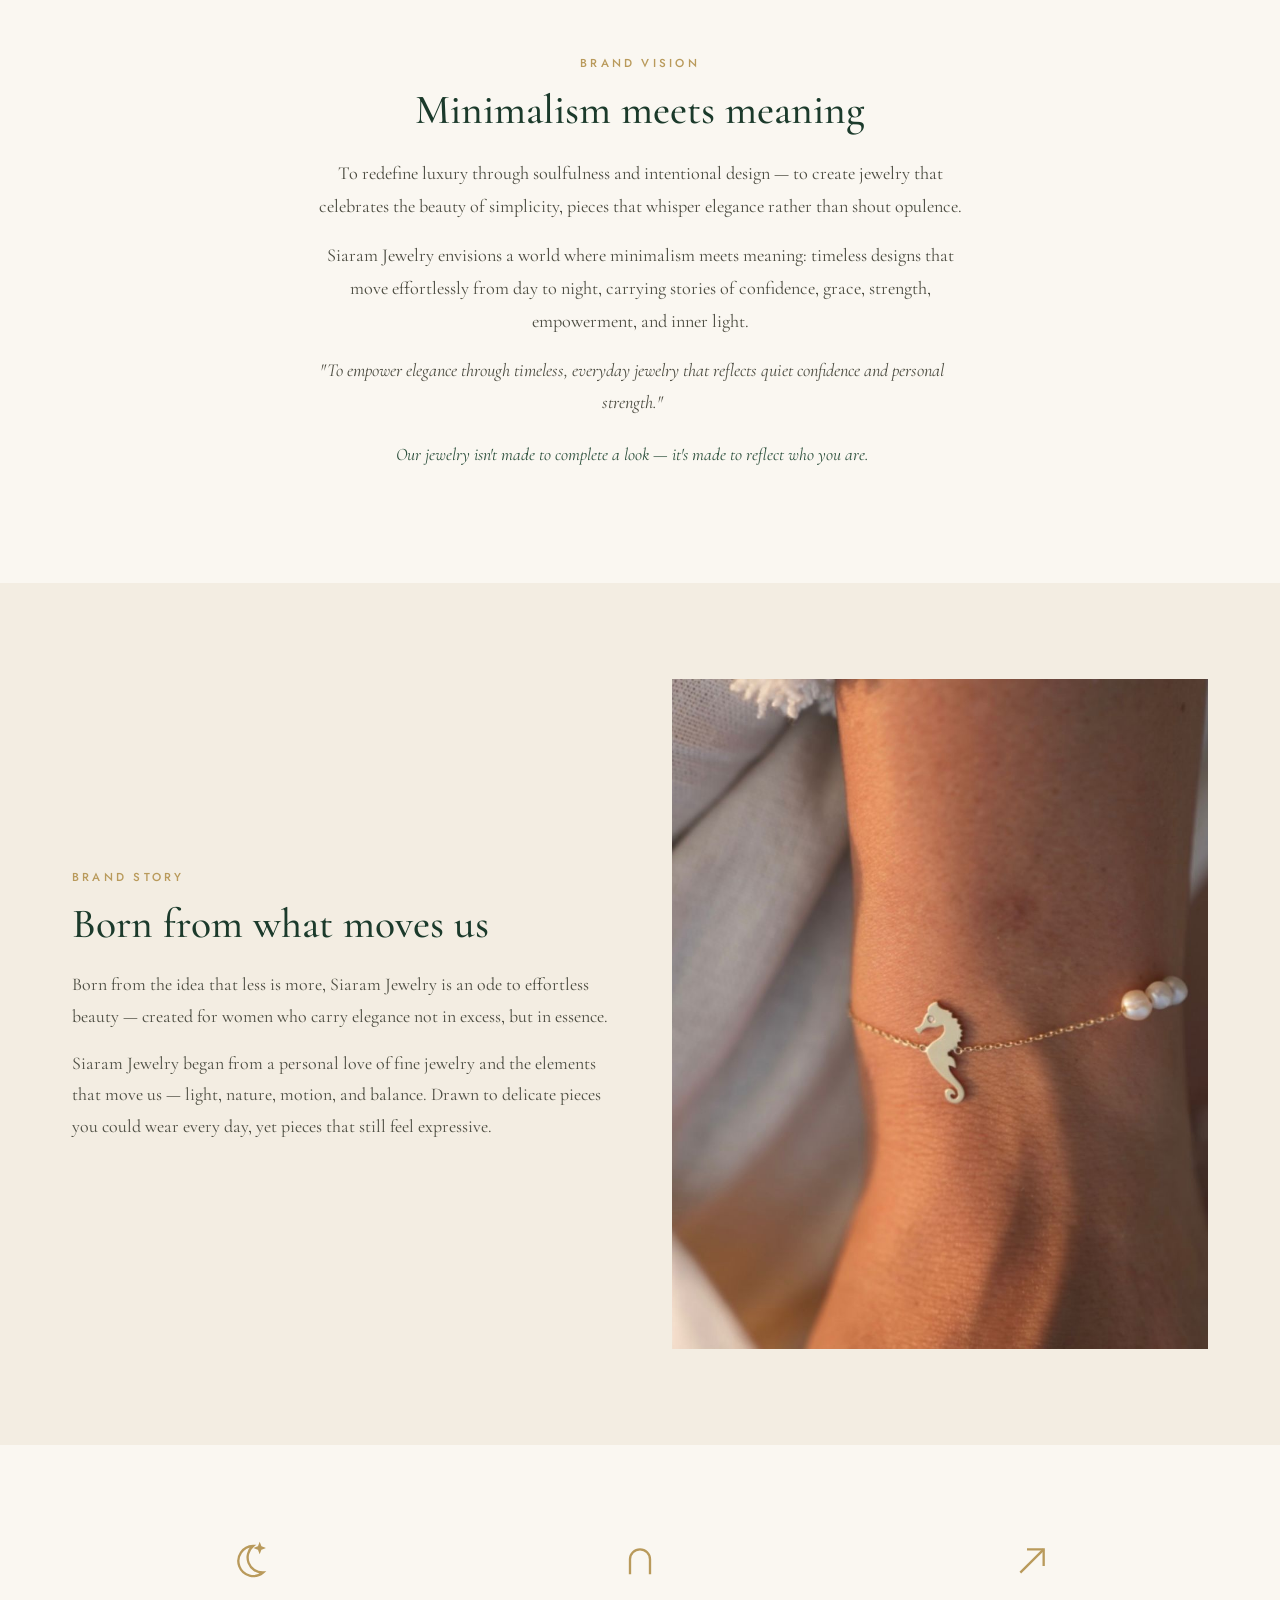
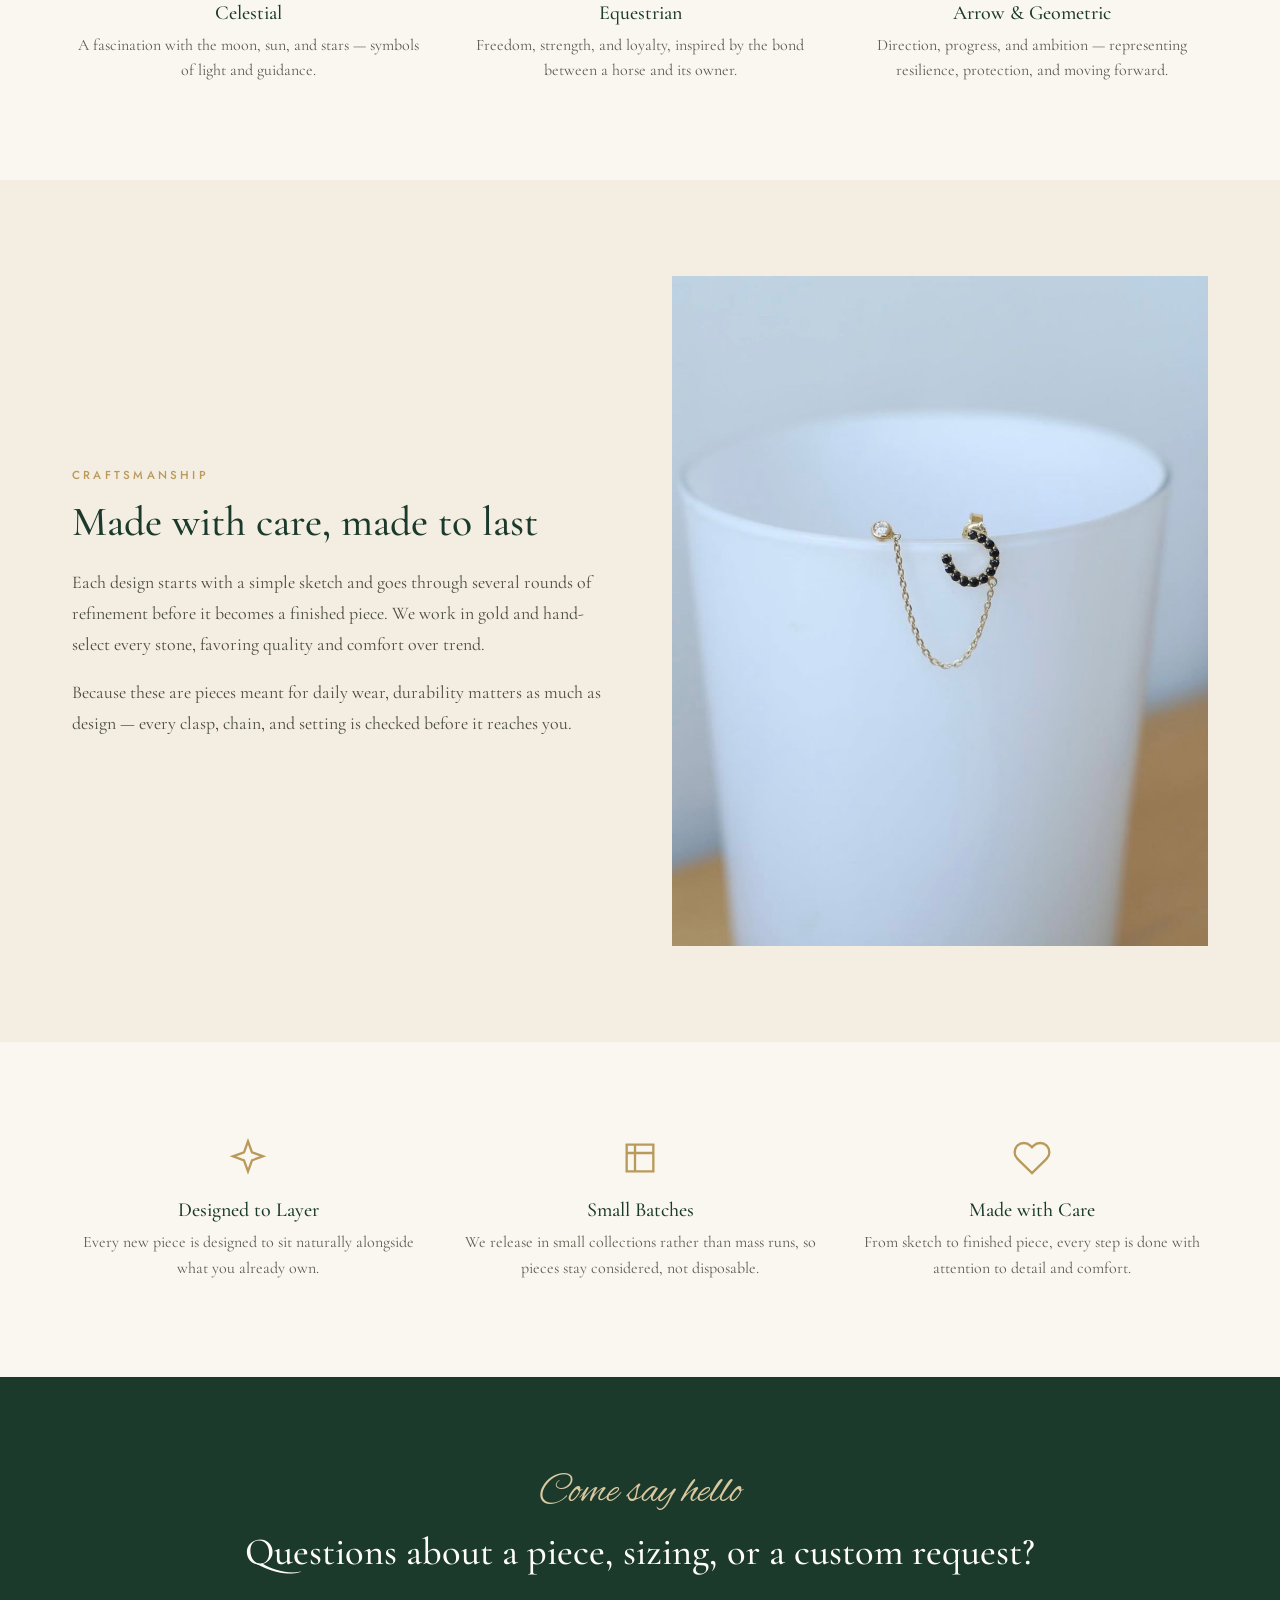
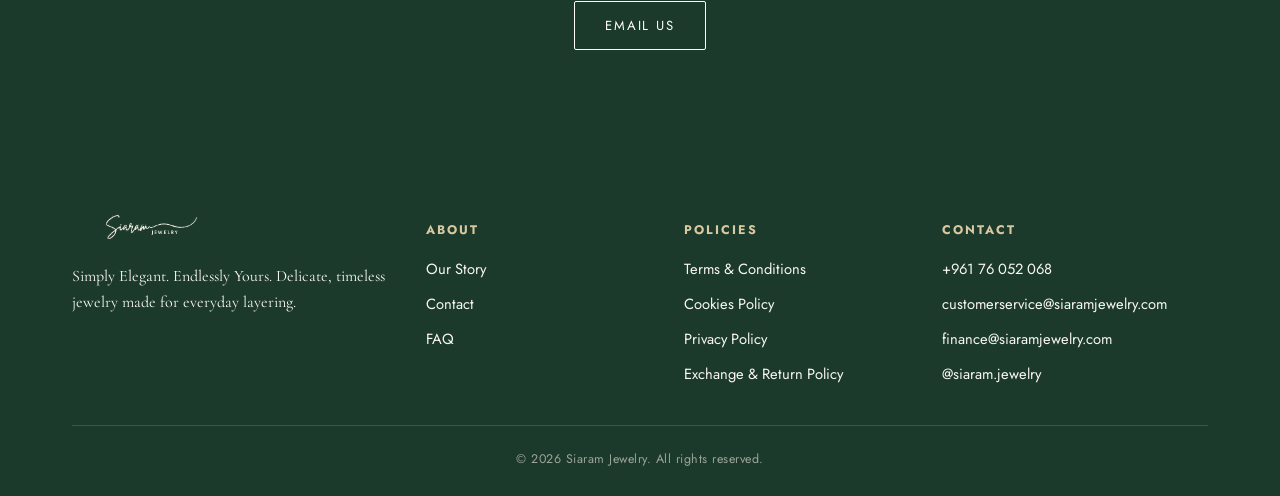
==== commit b13abf5f: "Remove box styling from footer Contact column The Contact column now uses the same plain .footer-col" ====
--- a/about.html
+++ b/about.html
@@ -181,7 +181,7 @@
           <li><a href="terms.html#returns">Exchange &amp; Return Policy</a></li>
         </ul>
       </div>
-      <div class="footer-contact-box">
+      <div class="footer-col">
         <h4>Contact</h4>
         <ul>
           <li><a href="https://wa.me/96176052068" target="_blank" rel="noopener">+961 76 052 068</a></li>
--- a/css/style.css
+++ b/css/style.css
@@ -654,16 +654,6 @@
 .footer-col ul { display: flex; flex-direction: column; gap: 12px; }
 .footer-col a { font-size: 0.92rem; color: var(--cream-soft); }
 .footer-col a:hover { color: var(--gold-soft); }
-
-.footer-contact-box {
-  border: 1px solid rgba(255,255,255,0.18);
-  padding: 22px 24px;
-  background: rgba(255,255,255,0.03);
-}
-.footer-contact-box h4 { margin-bottom: 16px; }
-.footer-contact-box ul { display: flex; flex-direction: column; gap: 12px; }
-.footer-contact-box a { font-size: 0.92rem; color: var(--cream-soft); }
-.footer-contact-box a:hover { color: var(--gold-soft); }
 
 .footer-bottom {
   padding-top: 24px;
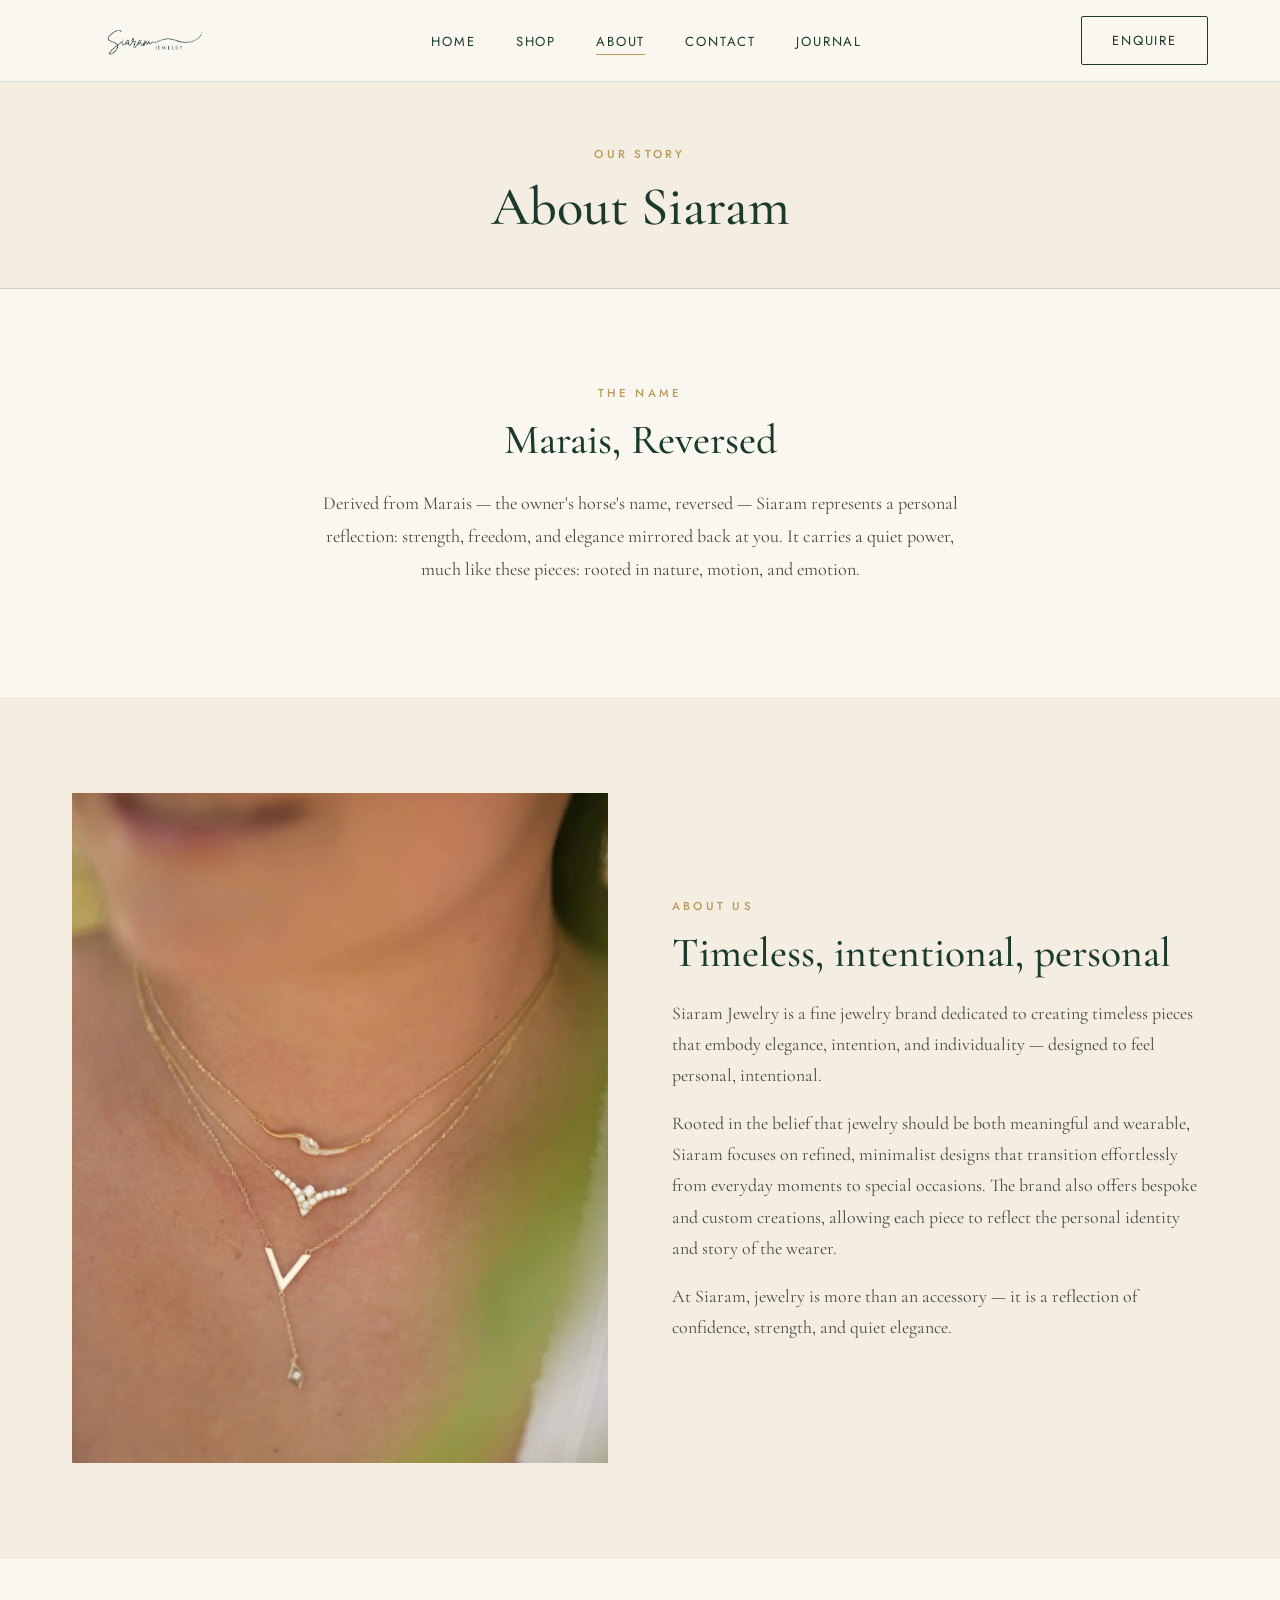
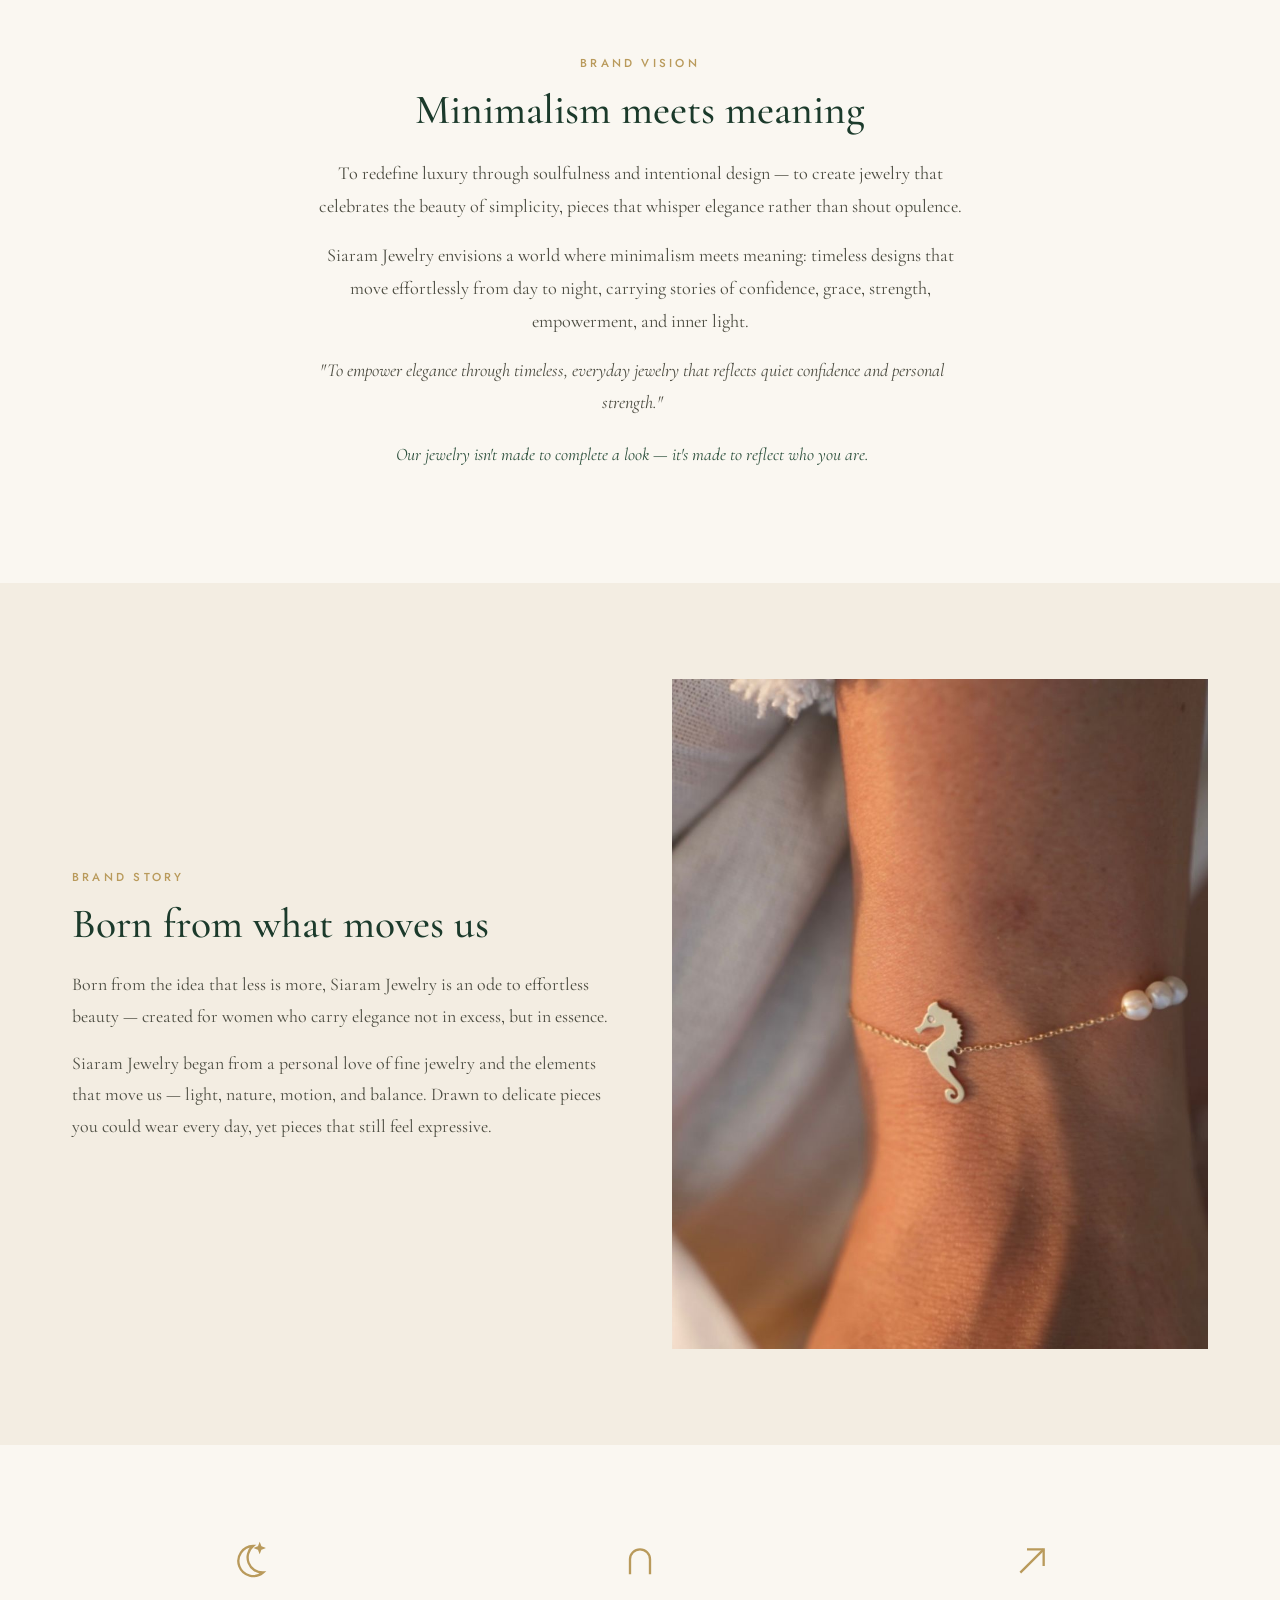
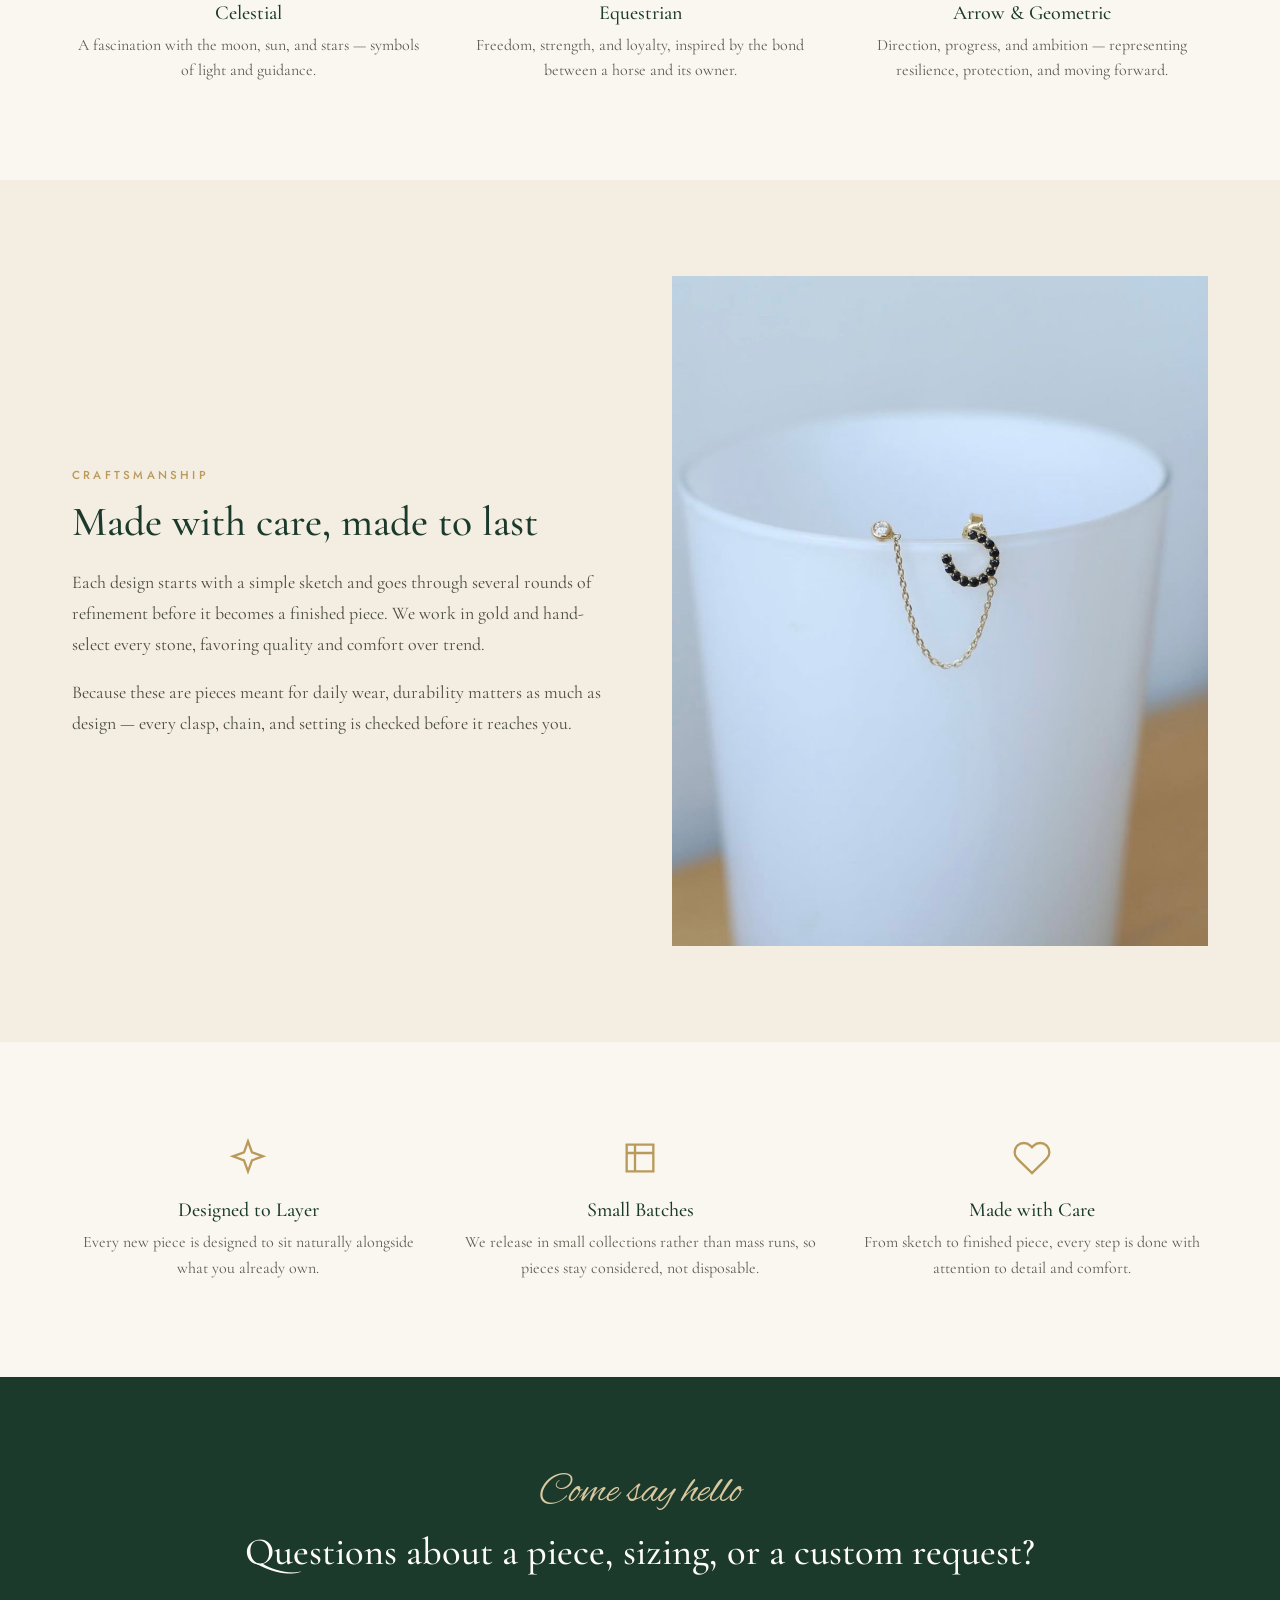
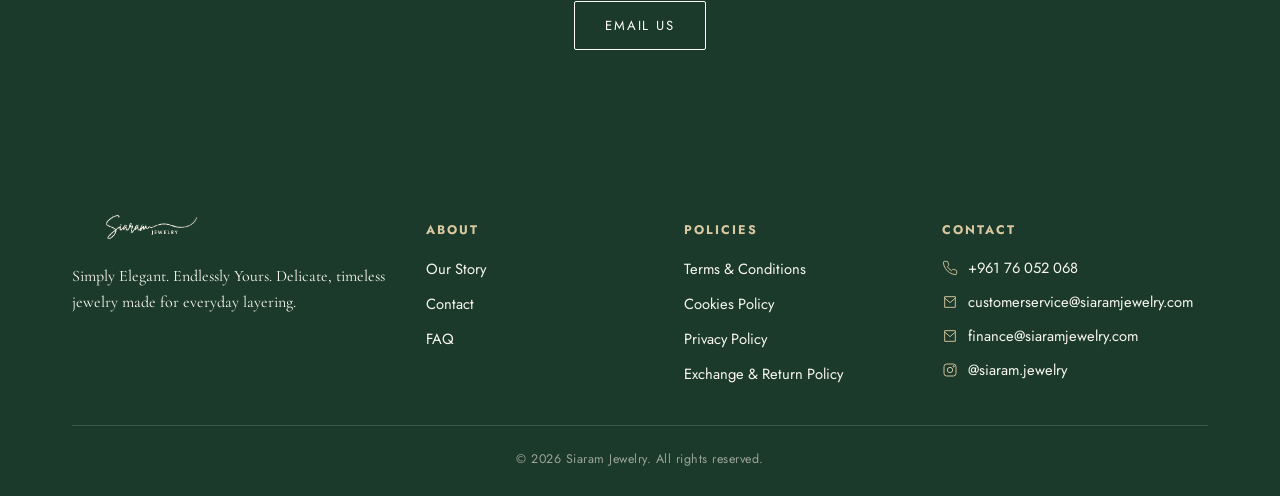
==== commit c4aead30: "Add contact icons and adjust hero logo position - WhatsApp added to the Contact page's "Say Hello" c" ====
--- a/about.html
+++ b/about.html
@@ -183,11 +183,11 @@
       </div>
       <div class="footer-col">
         <h4>Contact</h4>
-        <ul>
-          <li><a href="https://wa.me/96176052068" target="_blank" rel="noopener">+961 76 052 068</a></li>
-          <li><a href="mailto:customerservice@siaramjewelry.com">customerservice@siaramjewelry.com</a></li>
-          <li><a href="mailto:finance@siaramjewelry.com">finance@siaramjewelry.com</a></li>
-          <li><a href="https://www.instagram.com/siaram.jewelry/" target="_blank" rel="noopener">@siaram.jewelry</a></li>
+        <ul class="footer-contact-list">
+          <li><svg class="icon" viewBox="0 0 24 24" fill="none" stroke="currentColor" stroke-width="1.4"><path d="M22 16.92v3a2 2 0 0 1-2.18 2 19.79 19.79 0 0 1-8.63-3.07 19.5 19.5 0 0 1-6-6 19.79 19.79 0 0 1-3.07-8.67A2 2 0 0 1 4.11 2h3a2 2 0 0 1 2 1.72c.127.96.362 1.903.7 2.81a2 2 0 0 1-.45 2.11L8.09 9.91a16 16 0 0 0 6 6l1.27-1.27a2 2 0 0 1 2.11-.45c.907.338 1.85.573 2.81.7A2 2 0 0 1 22 16.92z"/></svg><a href="https://wa.me/96176052068" target="_blank" rel="noopener">+961 76 052 068</a></li>
+          <li><svg class="icon" viewBox="0 0 24 24" fill="none" stroke="currentColor" stroke-width="1.4"><path d="M4 4h16v16H4z"/><path d="m4 6 8 7 8-7"/></svg><a href="mailto:customerservice@siaramjewelry.com">customerservice@siaramjewelry.com</a></li>
+          <li><svg class="icon" viewBox="0 0 24 24" fill="none" stroke="currentColor" stroke-width="1.4"><path d="M4 4h16v16H4z"/><path d="m4 6 8 7 8-7"/></svg><a href="mailto:finance@siaramjewelry.com">finance@siaramjewelry.com</a></li>
+          <li><svg class="icon" viewBox="0 0 24 24" fill="none" stroke="currentColor" stroke-width="1.4"><rect x="3" y="3" width="18" height="18" rx="4"/><circle cx="12" cy="12" r="4"/><circle cx="17.5" cy="6.5" r="1"/></svg><a href="https://www.instagram.com/siaram.jewelry/" target="_blank" rel="noopener">@siaram.jewelry</a></li>
         </ul>
       </div>
     </div>
--- a/css/style.css
+++ b/css/style.css
@@ -225,6 +225,13 @@
   margin-bottom: 6px;
 }
 
+.hero-logo {
+  width: clamp(260px, 34vw, 440px);
+  height: auto;
+  margin: 0 auto 22px;
+  transform: translateX(-18px);
+}
+
 .hero-content .hero-sub {
   font-family: var(--font-sans);
   font-weight: 400;
@@ -654,6 +661,18 @@
 .footer-col ul { display: flex; flex-direction: column; gap: 12px; }
 .footer-col a { font-size: 0.92rem; color: var(--cream-soft); }
 .footer-col a:hover { color: var(--gold-soft); }
+
+.footer-contact-list li {
+  display: flex;
+  align-items: center;
+  gap: 10px;
+}
+.footer-contact-list .icon {
+  width: 16px;
+  height: 16px;
+  color: var(--gold-soft);
+  flex-shrink: 0;
+}
 
 .footer-bottom {
   padding-top: 24px;
